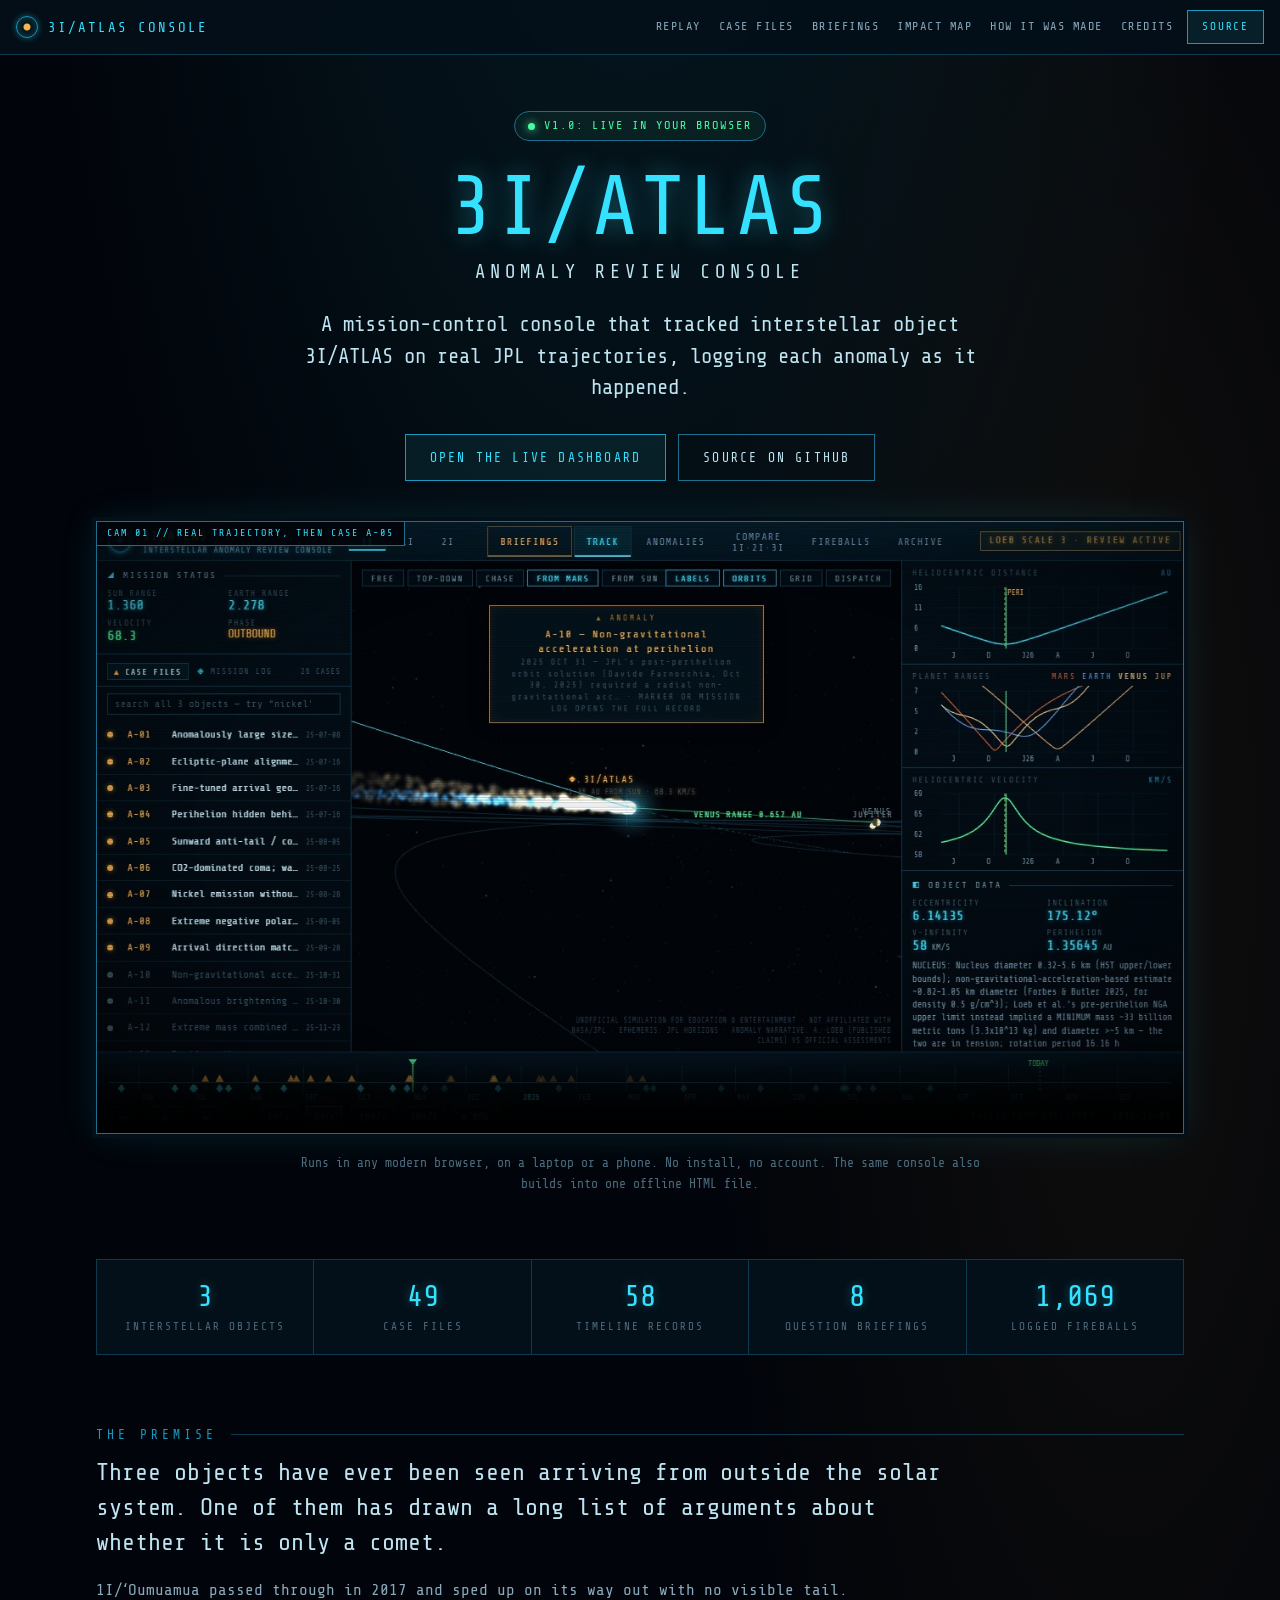
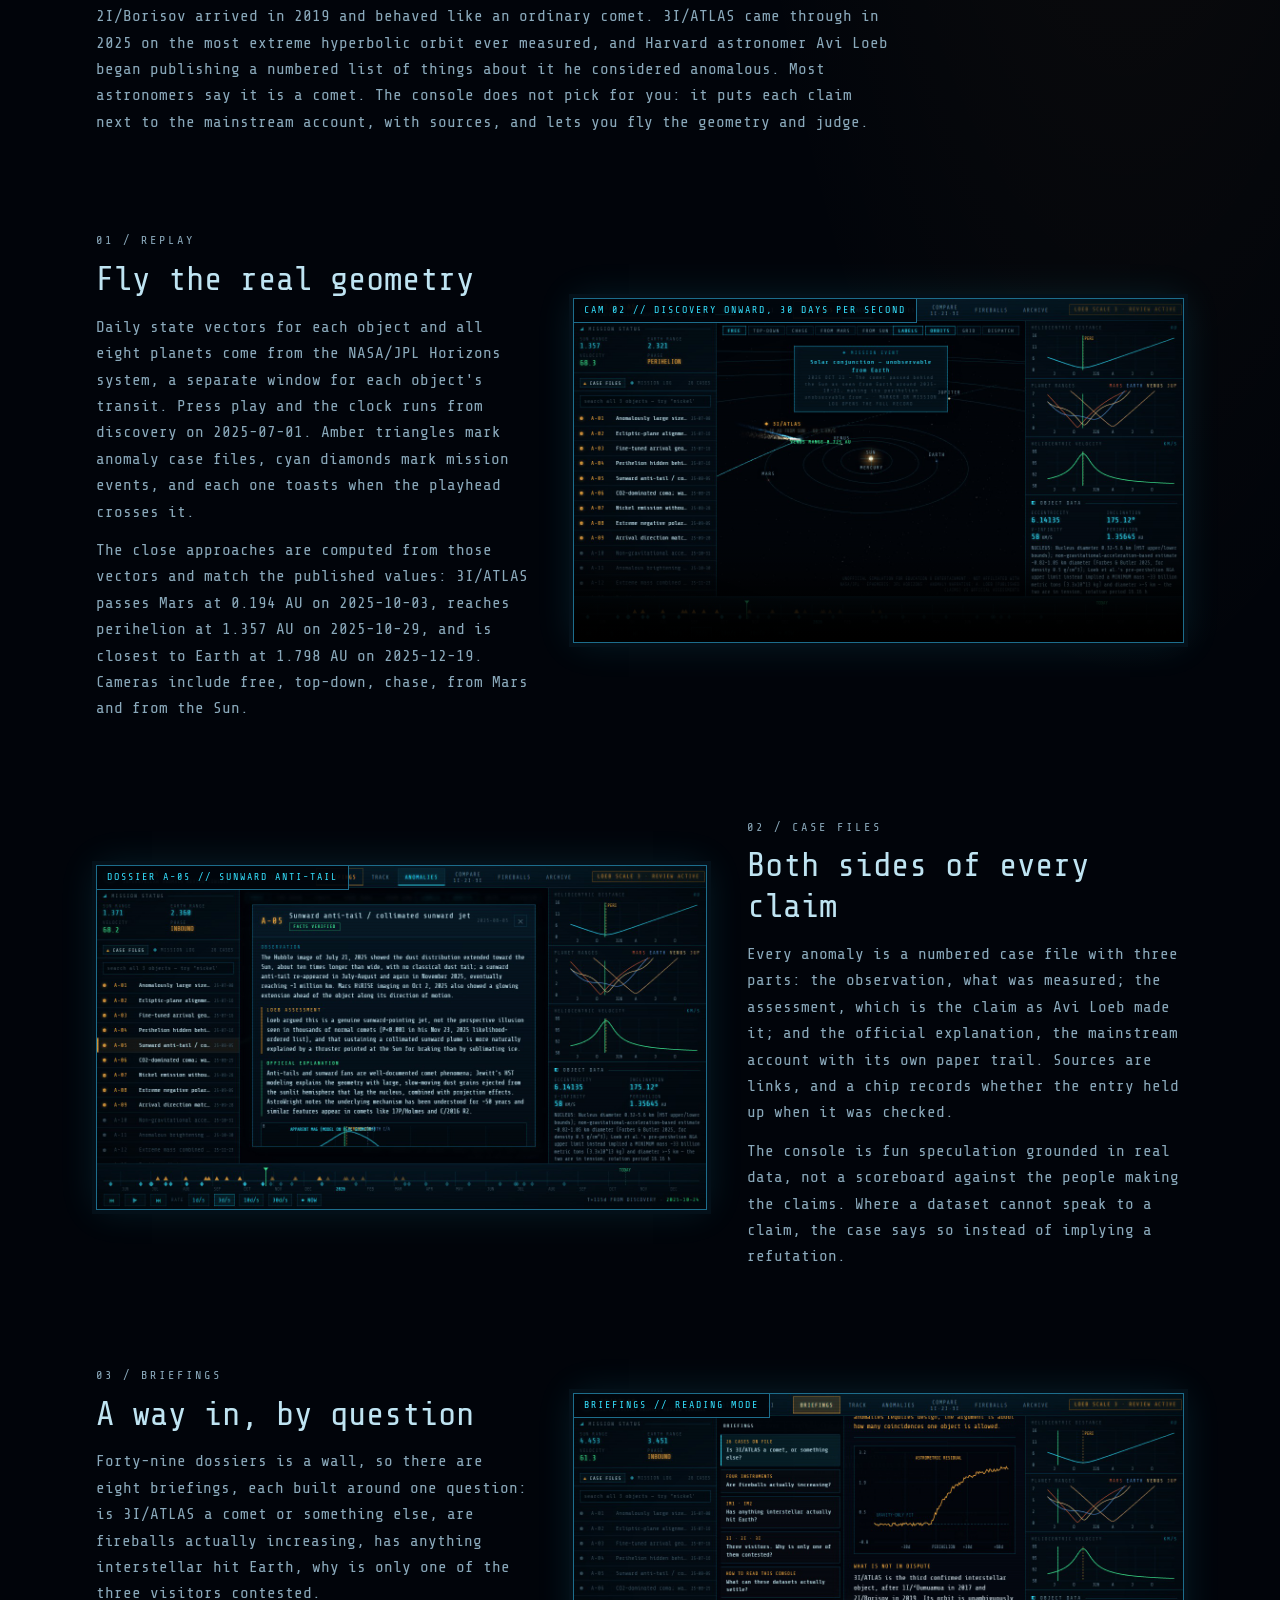
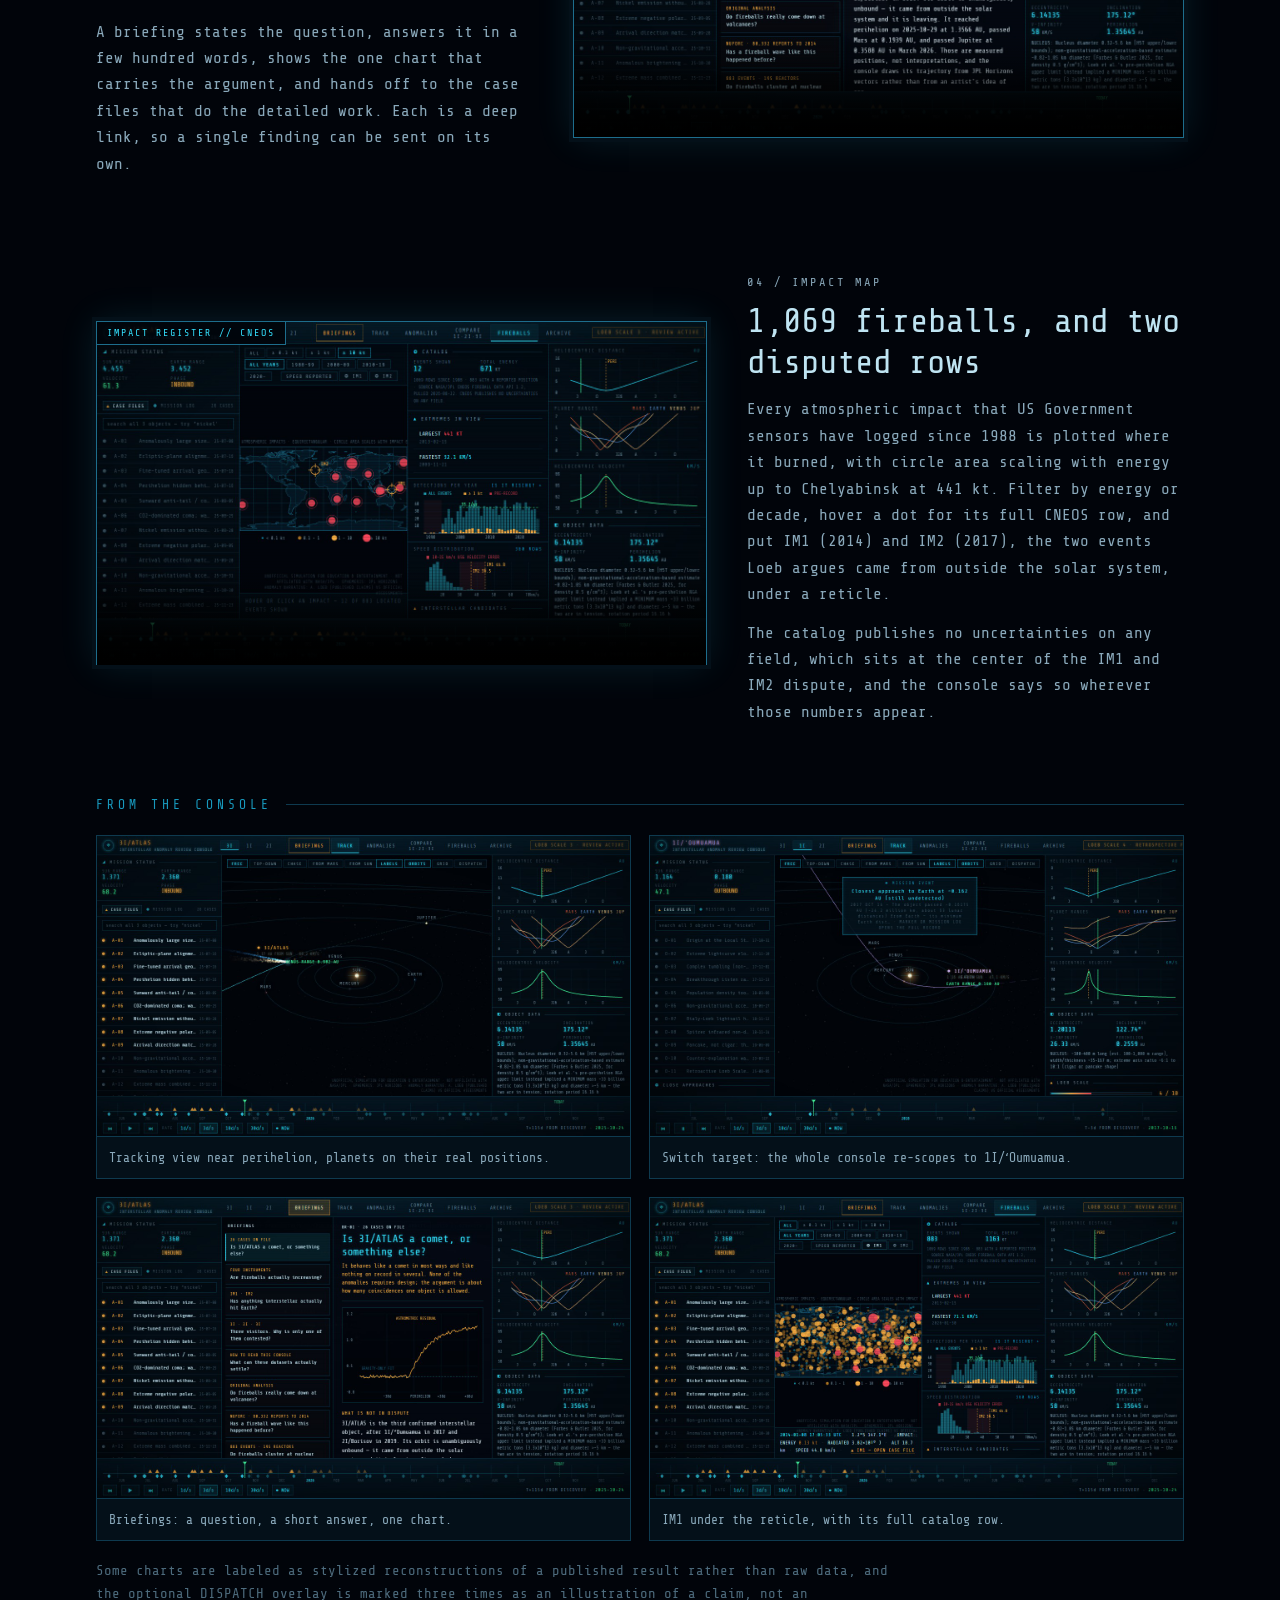
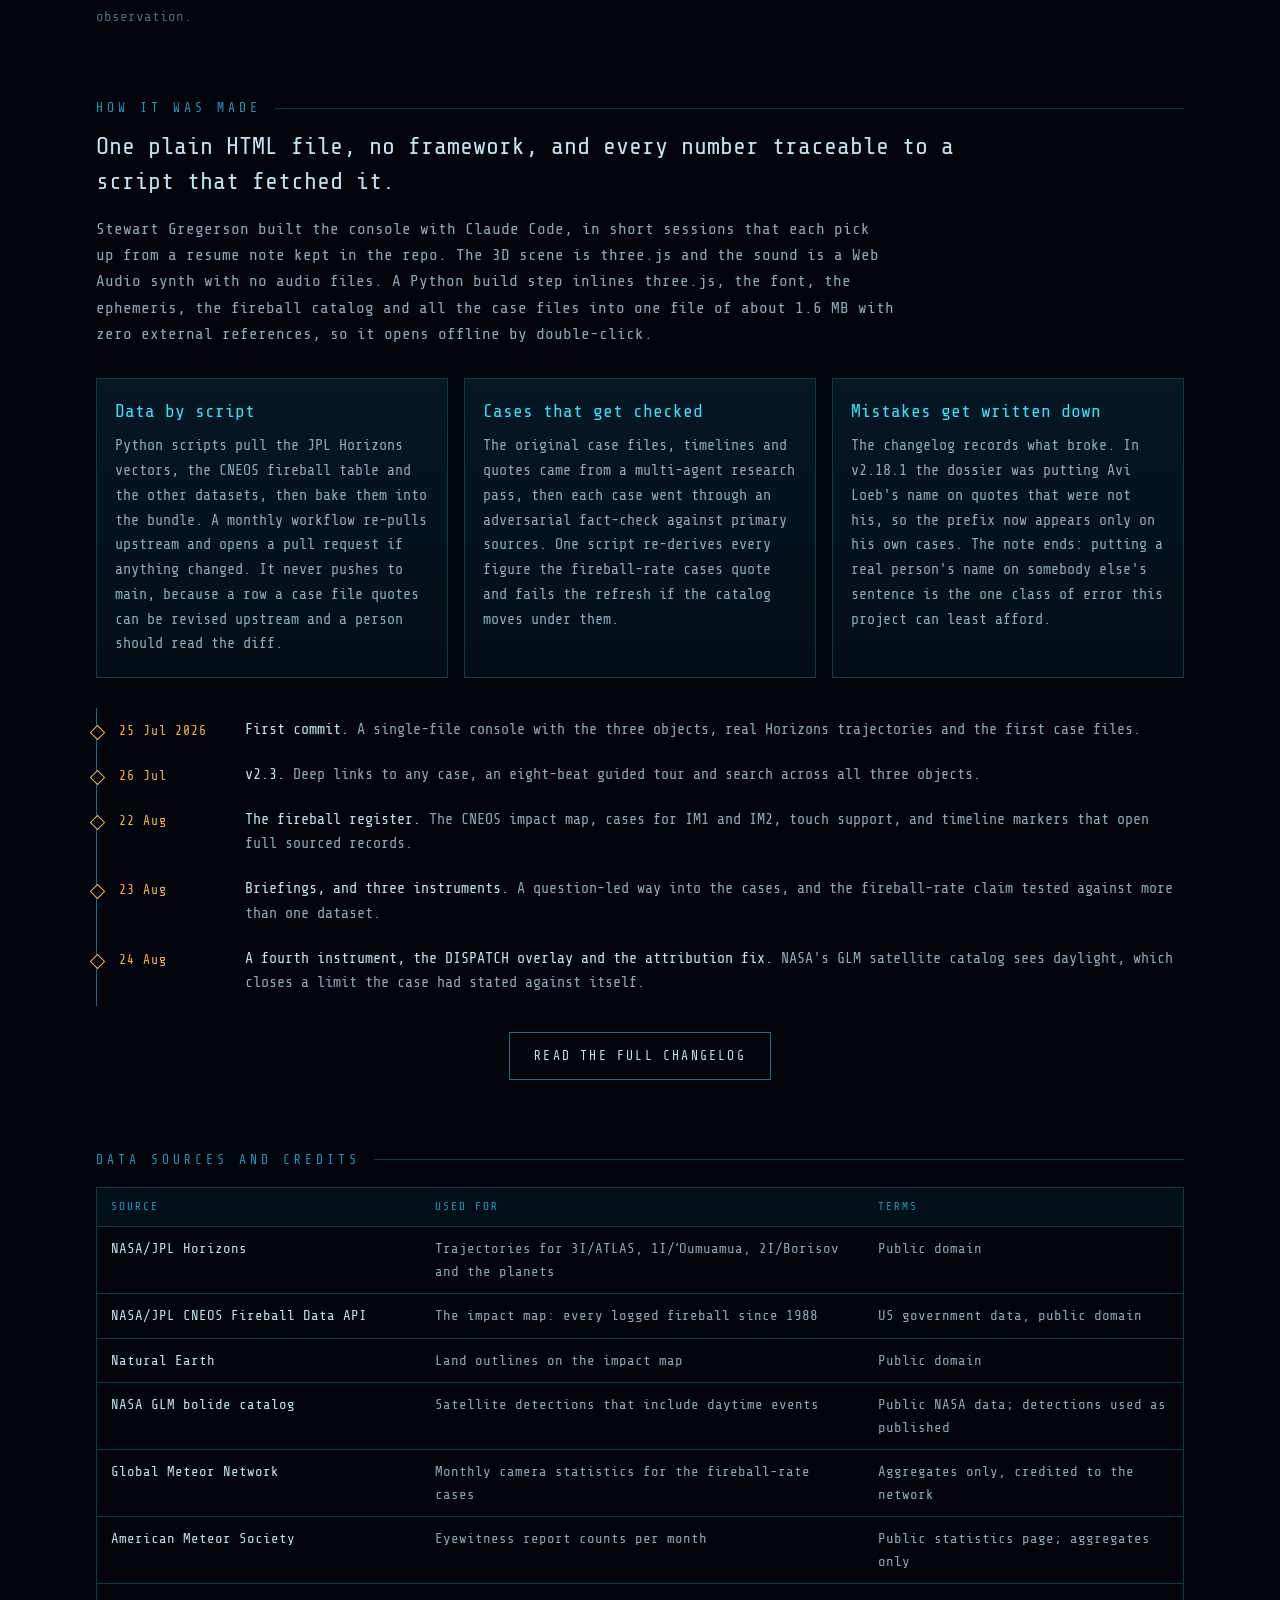
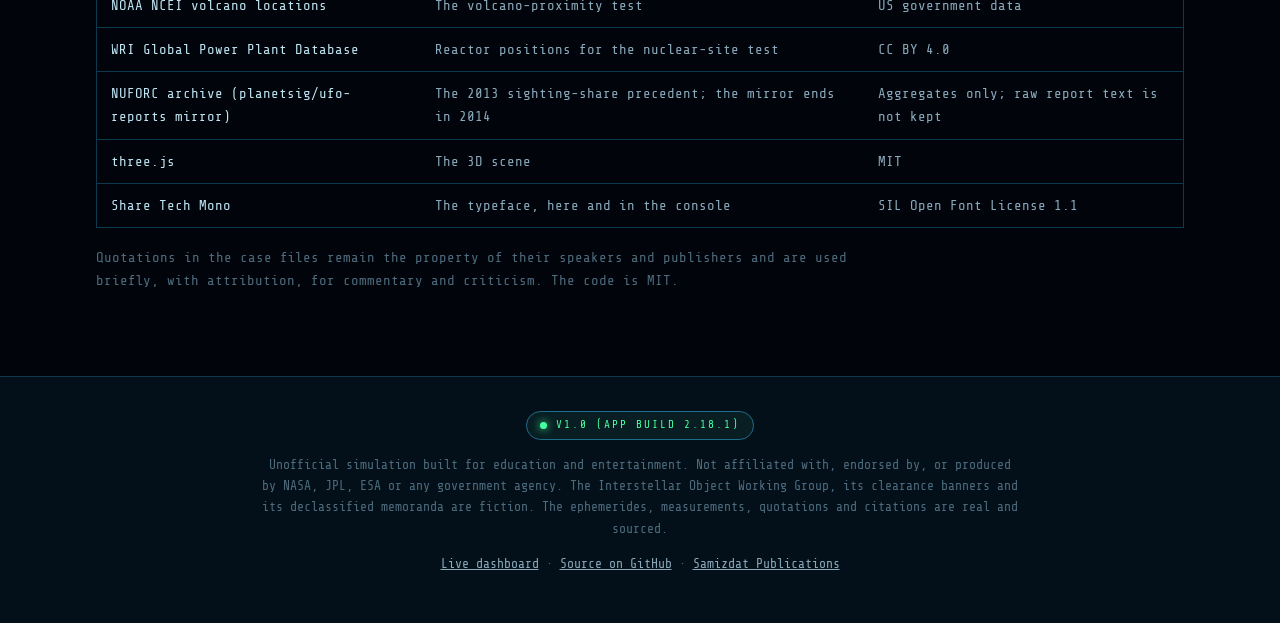
==== site/index.html @ 5b1800db "Add the landing page (site/), media, and showcase links A hand-written static page with a scripted h" ====
<!doctype html>
<html lang="en">
<head>
<meta charset="utf-8">
<meta name="viewport" content="width=device-width, initial-scale=1">
<title>3I/ATLAS Anomaly Console: both sides of every claim</title>
<meta name="description" content="A mission-control console that tracked interstellar object 3I/ATLAS on real JPL trajectories, logging each anomaly as it happened. Every claim sits beside the official explanation, with sources.">
<meta name="theme-color" content="#01040a">
<meta name="color-scheme" content="dark">
<meta property="og:title" content="3I/ATLAS Anomaly Console">
<meta property="og:description" content="A mission-control console that tracked interstellar object 3I/ATLAS on real JPL trajectories, logging each anomaly as it happened.">
<meta property="og:image" content="https://3i-atlas-landing.pages.dev/media/og.jpg">
<meta property="og:type" content="website">
<meta name="twitter:card" content="summary_large_image">
<meta name="twitter:image" content="https://3i-atlas-landing.pages.dev/media/og.jpg">
<link rel="icon" href="data:image/svg+xml,%3Csvg xmlns='http://www.w3.org/2000/svg' viewBox='0 0 64 64'%3E%3Crect width='64' height='64' fill='%23041019'/%3E%3Ccircle cx='32' cy='32' r='21' fill='none' stroke='%2334e1ff' stroke-width='3'/%3E%3Ccircle cx='32' cy='32' r='7' fill='%23ffb347'/%3E%3C/svg%3E">
<link rel="preload" href="fonts/sharetechmono.woff2" as="font" type="font/woff2" crossorigin>
<link rel="stylesheet" href="site.css">
</head>
<body>
<a class="skip" href="#replay">Skip to the tour</a>

<header class="bar">
  <a class="bar-mark" href="#top" aria-label="3I/ATLAS Anomaly Console, back to the top"><span class="sigil" aria-hidden="true"></span><b>3I/ATLAS CONSOLE</b></a>
  <nav class="bar-links" aria-label="Sections">
    <a href="#replay">Replay</a>
    <a href="#cases">Case files</a>
    <a href="#briefings">Briefings</a>
    <a href="#fireballs">Impact map</a>
    <a href="#making">How it was made</a>
    <a href="#credits">Credits</a>
  </nav>
  <a class="btn btn-small" href="https://github.com/Samizdat-Publications/3i-atlas-anomaly-console">Source</a>
</header>

<main>

<section class="hero wrap" id="top" aria-labelledby="hero-title">
  <p class="pill"><span class="pill-dot"></span>v1.0: live in your browser</p>
  <h1 id="hero-title">3I/ATLAS<small>ANOMALY REVIEW CONSOLE</small></h1>
  <p class="pitch">A mission-control console that tracked interstellar object 3I/ATLAS on real JPL trajectories, logging each anomaly as it happened.</p>
  <div class="cta">
    <a class="btn" href="https://3i-atlas-anomaly-console.pages.dev">Open the live dashboard</a>
    <a class="btn btn-ghost" href="https://github.com/Samizdat-Publications/3i-atlas-anomaly-console">Source on GitHub</a>
  </div>
  <figure class="monitor hero-monitor">
    <span class="screen-tag">CAM 01 // REAL TRAJECTORY, THEN CASE A-05</span>
    <video id="hero-video" muted loop playsinline autoplay preload="auto" poster="media/hero.jpg" aria-label="The console replays the real 3I/ATLAS trajectory through the Mars pass and perihelion, then opens case file A-05 with the claim and the official explanation side by side.">
      <source src="media/hero.mp4" type="video/mp4">
    </video>
  </figure>
  <p class="hero-note">Runs in any modern browser, on a laptop or a phone. No install, no account. The same console also builds into one offline HTML file.</p>
</section>

<section class="wrap stats-wrap" aria-label="What is in the console">
  <div class="stats">
    <div class="stat"><div class="n">3</div><div class="l">INTERSTELLAR OBJECTS</div></div>
    <div class="stat"><div class="n">49</div><div class="l">CASE FILES</div></div>
    <div class="stat"><div class="n">58</div><div class="l">TIMELINE RECORDS</div></div>
    <div class="stat"><div class="n">8</div><div class="l">QUESTION BRIEFINGS</div></div>
    <div class="stat"><div class="n">1,069</div><div class="l">LOGGED FIREBALLS</div></div>
  </div>
</section>

<section class="wrap premise" aria-labelledby="premise-title">
  <h2 id="premise-title"><span>THE PREMISE</span></h2>
  <p class="lead">Three objects have ever been seen arriving from outside the solar system. One of them has drawn a long list of arguments about whether it is only a comet.</p>
  <p class="body">1I/&#699;Oumuamua passed through in 2017 and sped up on its way out with no visible tail. 2I/Borisov arrived in 2019 and behaved like an ordinary comet. 3I/ATLAS came through in 2025 on the most extreme hyperbolic orbit ever measured, and Harvard astronomer Avi Loeb began publishing a numbered list of things about it he considered anomalous. Most astronomers say it is a comet. The console does not pick for you: it puts each claim next to the mainstream account, with sources, and lets you fly the geometry and judge.</p>
</section>

<section class="wrap feature" id="replay" aria-labelledby="replay-title">
  <div class="feature-text">
    <p class="layer">01 / REPLAY</p>
    <h2 id="replay-title">Fly the real geometry</h2>
    <p>Daily state vectors for each object and all eight planets come from the NASA/JPL Horizons system, a separate window for each object's transit. Press play and the clock runs from discovery on 2025-07-01. Amber triangles mark anomaly case files, cyan diamonds mark mission events, and each one toasts when the playhead crosses it.</p>
    <p>The close approaches are computed from those vectors and match the published values: 3I/ATLAS passes Mars at 0.194 AU on 2025-10-03, reaches perihelion at 1.357 AU on 2025-10-29, and is closest to Earth at 1.798 AU on 2025-12-19. Cameras include free, top-down, chase, from Mars and from the Sun.</p>
  </div>
  <figure class="monitor">
    <span class="screen-tag">CAM 02 // DISCOVERY ONWARD, 30 DAYS PER SECOND</span>
    <video data-inview muted loop playsinline preload="none" poster="media/replay.jpg" aria-label="The replay clock runs from discovery while the object crosses the inner solar system and anomaly and mission events toast as they are reached.">
      <source src="media/replay.mp4" type="video/mp4">
    </video>
  </figure>
</section>

<section class="wrap feature flip" id="cases" aria-labelledby="cases-title">
  <div class="feature-text">
    <p class="layer">02 / CASE FILES</p>
    <h2 id="cases-title">Both sides of every claim</h2>
    <p>Every anomaly is a numbered case file with three parts: the observation, what was measured; the assessment, which is the claim as Avi Loeb made it; and the official explanation, the mainstream account with its own paper trail. Sources are links, and a chip records whether the entry held up when it was checked.</p>
    <p>The console is fun speculation grounded in real data, not a scoreboard against the people making the claims. Where a dataset cannot speak to a claim, the case says so instead of implying a refutation.</p>
  </div>
  <figure class="monitor">
    <span class="screen-tag">DOSSIER A-05 // SUNWARD ANTI-TAIL</span>
    <img src="media/shot-case.jpg" alt="Case file A-05, a sunward anti-tail, with the observation, the Loeb assessment and the official explanation stacked in one dossier." loading="lazy" width="1280" height="720">
  </figure>
</section>

<section class="wrap feature" id="briefings" aria-labelledby="briefings-title">
  <div class="feature-text">
    <p class="layer">03 / BRIEFINGS</p>
    <h2 id="briefings-title">A way in, by question</h2>
    <p>Forty-nine dossiers is a wall, so there are eight briefings, each built around one question: is 3I/ATLAS a comet or something else, are fireballs actually increasing, has anything interstellar hit Earth, why is only one of the three visitors contested.</p>
    <p>A briefing states the question, answers it in a few hundred words, shows the one chart that carries the argument, and hands off to the case files that do the detailed work. Each is a deep link, so a single finding can be sent on its own.</p>
  </div>
  <figure class="monitor">
    <span class="screen-tag">BRIEFINGS // READING MODE</span>
    <video data-inview muted loop playsinline preload="none" poster="media/briefings.jpg" aria-label="The briefings page scrolls through the comet question and then opens the fireball-rate question with its chart.">
      <source src="media/briefings.mp4" type="video/mp4">
    </video>
  </figure>
</section>

<section class="wrap feature flip" id="fireballs" aria-labelledby="fireballs-title">
  <div class="feature-text">
    <p class="layer">04 / IMPACT MAP</p>
    <h2 id="fireballs-title">1,069 fireballs, and two disputed rows</h2>
    <p>Every atmospheric impact that US Government sensors have logged since 1988 is plotted where it burned, with circle area scaling with energy up to Chelyabinsk at 441 kt. Filter by energy or decade, hover a dot for its full CNEOS row, and put IM1 (2014) and IM2 (2017), the two events Loeb argues came from outside the solar system, under a reticle.</p>
    <p>The catalog publishes no uncertainties on any field, which sits at the center of the IM1 and IM2 dispute, and the console says so wherever those numbers appear.</p>
  </div>
  <figure class="monitor">
    <span class="screen-tag">IMPACT REGISTER // CNEOS</span>
    <video data-inview muted loop playsinline preload="none" poster="media/fireballs.jpg" aria-label="Energy filters narrow the impact map to the brightest fireballs, then the IM1 and IM2 reticles lock onto the two disputed events.">
      <source src="media/fireballs.mp4" type="video/mp4">
    </video>
  </figure>
</section>

<section class="wrap gallery" aria-labelledby="gallery-title">
  <h2 id="gallery-title"><span>FROM THE CONSOLE</span></h2>
  <div class="shots">
    <figure><img src="media/shot-track.jpg" alt="The tracking view near perihelion: the object's tail, the planets on their real positions and the timeline of markers underneath." loading="lazy" width="1280" height="720"><figcaption>Tracking view near perihelion, planets on their real positions.</figcaption></figure>
    <figure><img src="media/shot-1i.jpg" alt="The console re-scoped to 1I/Oumuamua, with its own case files, close approaches and telemetry." loading="lazy" width="1280" height="720"><figcaption>Switch target: the whole console re-scopes to 1I/&#699;Oumuamua.</figcaption></figure>
    <figure><img src="media/shot-briefings.jpg" alt="The briefings page with eight question cards on the left and the comet question open with its chart." loading="lazy" width="1280" height="720"><figcaption>Briefings: a question, a short answer, one chart.</figcaption></figure>
    <figure><img src="media/shot-fireballs.jpg" alt="The impact map with the IM1 event selected and its catalog row shown below." loading="lazy" width="1280" height="720"><figcaption>IM1 under the reticle, with its full catalog row.</figcaption></figure>
  </div>
  <p class="note">Some charts are labeled as stylized reconstructions of a published result rather than raw data, and the optional DISPATCH overlay is marked three times as an illustration of a claim, not an observation.</p>
</section>

<section class="wrap making" id="making" aria-labelledby="making-title">
  <h2 id="making-title"><span>HOW IT WAS MADE</span></h2>
  <p class="lead">One plain HTML file, no framework, and every number traceable to a script that fetched it.</p>
  <p class="body">Stewart Gregerson built the console with Claude Code, in short sessions that each pick up from a resume note kept in the repo. The 3D scene is three.js and the sound is a Web Audio synth with no audio files. A Python build step inlines three.js, the font, the ephemeris, the fireball catalog and all the case files into one file of about 1.6 MB with zero external references, so it opens offline by double-click.</p>

  <div class="pillars">
    <article>
      <h3>Data by script</h3>
      <p>Python scripts pull the JPL Horizons vectors, the CNEOS fireball table and the other datasets, then bake them into the bundle. A monthly workflow re-pulls upstream and opens a pull request if anything changed. It never pushes to main, because a row a case file quotes can be revised upstream and a person should read the diff.</p>
    </article>
    <article>
      <h3>Cases that get checked</h3>
      <p>The original case files, timelines and quotes came from a multi-agent research pass, then each case went through an adversarial fact-check against primary sources. One script re-derives every figure the fireball-rate cases quote and fails the refresh if the catalog moves under them.</p>
    </article>
    <article>
      <h3>Mistakes get written down</h3>
      <p>The changelog records what broke. In v2.18.1 the dossier was putting Avi Loeb's name on quotes that were not his, so the prefix now appears only on his own cases. The note ends: putting a real person's name on somebody else's sentence is the one class of error this project can least afford.</p>
    </article>
  </div>

  <ol class="timeline">
    <li><time>25 Jul 2026</time><div><b>First commit.</b> A single-file console with the three objects, real Horizons trajectories and the first case files.</div></li>
    <li><time>26 Jul</time><div><b>v2.3.</b> Deep links to any case, an eight-beat guided tour and search across all three objects.</div></li>
    <li><time>22 Aug</time><div><b>The fireball register.</b> The CNEOS impact map, cases for IM1 and IM2, touch support, and timeline markers that open full sourced records.</div></li>
    <li><time>23 Aug</time><div><b>Briefings, and three instruments.</b> A question-led way into the cases, and the fireball-rate claim tested against more than one dataset.</div></li>
    <li><time>24 Aug</time><div><b>A fourth instrument, the DISPATCH overlay and the attribution fix.</b> NASA's GLM satellite catalog sees daylight, which closes a limit the case had stated against itself.</div></li>
  </ol>
  <p class="center"><a class="btn btn-ghost" href="https://github.com/Samizdat-Publications/3i-atlas-anomaly-console/blob/main/_CHANGELOG.md">Read the full changelog</a></p>
</section>

<section class="wrap credits" id="credits" aria-labelledby="credits-title">
  <h2 id="credits-title"><span>DATA SOURCES AND CREDITS</span></h2>
  <div class="table-wrap">
    <table>
      <thead><tr><th scope="col">Source</th><th scope="col">Used for</th><th scope="col">Terms</th></tr></thead>
      <tbody>
        <tr><th scope="row">NASA/JPL Horizons</th><td>Trajectories for 3I/ATLAS, 1I/&#699;Oumuamua, 2I/Borisov and the planets</td><td>Public domain</td></tr>
        <tr><th scope="row">NASA/JPL CNEOS Fireball Data API</th><td>The impact map: every logged fireball since 1988</td><td>US government data, public domain</td></tr>
        <tr><th scope="row">Natural Earth</th><td>Land outlines on the impact map</td><td>Public domain</td></tr>
        <tr><th scope="row">NASA GLM bolide catalog</th><td>Satellite detections that include daytime events</td><td>Public NASA data; detections used as published</td></tr>
        <tr><th scope="row">Global Meteor Network</th><td>Monthly camera statistics for the fireball-rate cases</td><td>Aggregates only, credited to the network</td></tr>
        <tr><th scope="row">American Meteor Society</th><td>Eyewitness report counts per month</td><td>Public statistics page; aggregates only</td></tr>
        <tr><th scope="row">NOAA NCEI volcano locations</th><td>The volcano-proximity test</td><td>US government data</td></tr>
        <tr><th scope="row">WRI Global Power Plant Database</th><td>Reactor positions for the nuclear-site test</td><td>CC BY 4.0</td></tr>
        <tr><th scope="row">NUFORC archive (planetsig/ufo-reports mirror)</th><td>The 2013 sighting-share precedent; the mirror ends in 2014</td><td>Aggregates only; raw report text is not kept</td></tr>
        <tr><th scope="row">three.js</th><td>The 3D scene</td><td>MIT</td></tr>
        <tr><th scope="row">Share Tech Mono</th><td>The typeface, here and in the console</td><td>SIL Open Font License 1.1</td></tr>
      </tbody>
    </table>
  </div>
  <p class="note">Quotations in the case files remain the property of their speakers and publishers and are used briefly, with attribution, for commentary and criticism. The code is MIT.</p>
</section>

</main>

<footer class="foot">
  <div class="wrap">
    <p class="pill"><span class="pill-dot"></span>v1.0 (app build 2.18.1)</p>
    <p>Unofficial simulation built for education and entertainment. Not affiliated with, endorsed by, or produced by NASA, JPL, ESA or any government agency. The Interstellar Object Working Group, its clearance banners and its declassified memoranda are fiction. The ephemerides, measurements, quotations and citations are real and sourced.</p>
    <p><a href="https://3i-atlas-anomaly-console.pages.dev">Live dashboard</a> &middot; <a href="https://github.com/Samizdat-Publications/3i-atlas-anomaly-console">Source on GitHub</a> &middot; <a href="https://github.com/Samizdat-Publications">Samizdat Publications</a></p>
  </div>
</footer>

<script src="site.js" defer></script>
</body>
</html>
---- site/site.css ----
/* 3I/ATLAS Anomaly Console landing page. Palette and type follow the console itself:
   deep navy, phosphor cyan, signal amber, Share Tech Mono. */
@font-face {
  font-family: 'ShareTechMono';
  src: url('fonts/sharetechmono.woff2') format('woff2');
  font-weight: 400;
  font-style: normal;
  font-display: swap;
}
:root {
  --bg0: #01040a;
  --bg1: #041019;
  --bg2: #072030;
  --line: #0e3a4f;
  --line-hi: #1d6d8c;
  --cyan: #34e1ff;
  --cyan-dim: #1899bd;
  --green: #46ffa1;
  --amber: #ffb347;
  --txt: #bfe4f2;
  --txt-dim: #8aa9bb;
  --txt-faint: #4d6b7d;
  --mono: 'ShareTechMono', Consolas, 'Courier New', monospace;
  --gutter: 16px;
}
* { margin: 0; padding: 0; box-sizing: border-box; }
html { scroll-behavior: smooth; scroll-padding-top: 64px; }
body {
  background-color: var(--bg0);
  background-image:
    radial-gradient(ellipse 80% 40% at 50% -8%, rgba(52, 225, 255, 0.11), transparent 62%),
    radial-gradient(ellipse 55% 35% at 88% 12%, rgba(255, 179, 71, 0.06), transparent 60%);
  background-repeat: no-repeat;
  color: var(--txt);
  font-family: var(--mono);
  font-size: 16px;
  line-height: 1.65;
  -webkit-font-smoothing: antialiased;
  overflow-x: hidden;
}
a { color: var(--cyan); }
img, video { display: block; max-width: 100%; }
.wrap { max-width: 1120px; margin: 0 auto; padding: 0 var(--gutter); }
.skip { position: absolute; left: -999px; top: 0; background: var(--bg1); color: var(--cyan); padding: 8px 12px; z-index: 50; }
.skip:focus { left: 8px; top: 8px; }

/* top bar */
.bar {
  position: sticky; top: 0; z-index: 30;
  display: flex; align-items: center; gap: 14px;
  padding: 10px var(--gutter);
  background: rgba(4, 16, 25, 0.93);
  border-bottom: 1px solid var(--line);
  backdrop-filter: blur(6px);
}
.bar-mark { display: flex; align-items: center; gap: 10px; text-decoration: none; margin-right: auto; }
.bar-mark b { font-weight: normal; color: var(--cyan); letter-spacing: 2px; font-size: 14px; white-space: nowrap; }
.sigil {
  width: 22px; height: 22px; border-radius: 50%; flex: 0 0 auto;
  border: 1px solid var(--cyan-dim);
  box-shadow: inset 0 0 8px rgba(52, 225, 255, 0.25), 0 0 6px rgba(52, 225, 255, 0.4);
  background: radial-gradient(circle, var(--amber) 0 3px, transparent 4px);
}
.bar-links { display: flex; gap: 18px; }
.bar-links a { color: var(--txt-dim); text-decoration: none; font-size: 12px; letter-spacing: 1.5px; text-transform: uppercase; }
.bar-links a:hover, .bar-links a:focus-visible { color: var(--cyan); }

/* buttons and pills */
.btn {
  display: inline-block; padding: 12px 24px; font-family: var(--mono); font-size: 13px; letter-spacing: 2.2px;
  text-decoration: none; text-transform: uppercase;
  border: 1px solid var(--cyan-dim); color: var(--cyan); background: rgba(52, 225, 255, 0.08);
  transition: background 0.18s, box-shadow 0.18s;
}
.btn:hover, .btn:focus-visible { background: rgba(52, 225, 255, 0.18); box-shadow: 0 0 20px rgba(52, 225, 255, 0.22); }
.btn-ghost { border-color: var(--line-hi); color: var(--txt); background: none; }
.btn-ghost:hover, .btn-ghost:focus-visible { border-color: var(--cyan-dim); background: rgba(52, 225, 255, 0.07); box-shadow: none; }
.btn-small { padding: 7px 14px; font-size: 11px; letter-spacing: 1.8px; }
.pill {
  display: inline-flex; align-items: center; gap: 9px;
  padding: 4px 13px; font-size: 12px; letter-spacing: 2px; text-transform: uppercase;
  border: 1px solid var(--line-hi); color: var(--green); background: rgba(70, 255, 161, 0.06); border-radius: 99px;
}
.pill-dot { width: 7px; height: 7px; border-radius: 50%; background: var(--green); box-shadow: 0 0 8px var(--green); }

/* hero */
.hero { padding-top: 56px; padding-bottom: 28px; text-align: center; }
h1 {
  margin-top: 22px; font-weight: normal; letter-spacing: 3px; line-height: 1.05;
  font-size: clamp(40px, 8vw, 84px); color: var(--cyan); text-shadow: 0 0 24px rgba(52, 225, 255, 0.4);
}
h1 small { display: block; margin-top: 12px; font-size: clamp(12px, 2vw, 19px); letter-spacing: 5px; color: var(--txt); text-shadow: none; }
.pitch { max-width: 700px; margin: 26px auto 0; font-size: clamp(17px, 2.3vw, 21px); color: var(--txt); line-height: 1.5; }
.cta { display: flex; gap: 12px; justify-content: center; flex-wrap: wrap; margin-top: 30px; }
.hero-monitor { margin: 40px auto 0; text-align: left; }
.hero-note { max-width: 680px; margin: 18px auto 0; font-size: 13px; color: var(--txt-faint); }

/* monitor frame for clips and stills */
.monitor {
  position: relative; border: 1px solid var(--line-hi); background: #000;
  box-shadow: 0 0 0 4px var(--bg1), 0 0 36px rgba(52, 225, 255, 0.12);
}
.monitor video, .monitor img { width: 100%; height: auto; aspect-ratio: 16 / 9; background: #000; }
.monitor::after {
  content: ''; position: absolute; inset: 0; pointer-events: none;
  background: repeating-linear-gradient(to bottom, rgba(0, 0, 0, 0) 0 2px, rgba(0, 0, 0, 0.07) 2px 3px);
}
.screen-tag {
  position: absolute; left: 0; top: 0; z-index: 2; padding: 3px 10px;
  font-size: 10px; letter-spacing: 2px; color: var(--cyan); background: rgba(1, 4, 10, 0.88);
  border-right: 1px solid var(--line-hi); border-bottom: 1px solid var(--line-hi);
}

/* stats */
.stats-wrap { margin-top: 36px; }
.stats {
  display: grid; grid-template-columns: repeat(auto-fit, minmax(150px, 1fr)); gap: 1px;
  background: var(--line); border: 1px solid var(--line);
}
.stat { background: var(--bg1); padding: 18px 12px; text-align: center; }
.stat .n { font-size: 30px; color: var(--cyan); text-shadow: 0 0 10px rgba(52, 225, 255, 0.35); line-height: 1.2; }
.stat .l { margin-top: 4px; font-size: 11px; letter-spacing: 2px; color: var(--txt-faint); }

/* headings and text */
h2 {
  font-weight: normal; font-size: clamp(24px, 3.4vw, 34px); line-height: 1.2; color: var(--txt);
  margin-bottom: 14px;
}
h2 > span { font-size: 13px; letter-spacing: 4px; color: var(--cyan-dim); }
.premise h2, .gallery h2, .making h2, .credits h2 { display: flex; align-items: center; gap: 14px; }
.premise h2::after, .gallery h2::after, .making h2::after, .credits h2::after { content: ''; flex: 1; height: 1px; background: var(--line); }
.premise, .gallery, .making, .credits { padding-top: 72px; }
.lead { font-size: clamp(19px, 2.6vw, 24px); color: var(--txt); line-height: 1.45; margin-bottom: 16px; max-width: 860px; }
.body { color: var(--txt-dim); max-width: 800px; }
.note { margin-top: 18px; max-width: 800px; font-size: 14px; color: var(--txt-faint); }
.center { text-align: center; margin-top: 26px; }

/* feature rows */
.feature {
  display: grid; grid-template-columns: minmax(0, 5fr) minmax(0, 7fr); gap: 40px; align-items: center;
  padding-top: 84px;
}
.feature.flip { grid-template-columns: minmax(0, 7fr) minmax(0, 5fr); }
.feature.flip .feature-text { order: 2; }
.layer { font-size: 12px; letter-spacing: 3px; color: var(--amber); margin-bottom: 8px; }
.feature-text p { color: var(--txt-dim); margin-top: 12px; }

/* gallery */
.shots { display: grid; grid-template-columns: repeat(2, minmax(0, 1fr)); gap: 18px; margin-top: 22px; }
.shots figure { border: 1px solid var(--line); background: var(--bg1); }
.shots img { width: 100%; height: auto; aspect-ratio: 16 / 9; }
.shots figcaption { padding: 10px 12px; font-size: 13px; color: var(--txt-dim); border-top: 1px solid var(--line); }

/* making of */
.pillars { display: grid; grid-template-columns: repeat(auto-fit, minmax(250px, 1fr)); gap: 16px; margin: 30px 0; }
.pillars article { border: 1px solid var(--line); background: linear-gradient(180deg, #051724, #030d16); padding: 18px 18px 20px; }
.pillars h3 { font-weight: normal; font-size: 18px; color: var(--cyan); margin-bottom: 8px; }
.pillars p { font-size: 15px; color: var(--txt-dim); }
.timeline { list-style: none; margin: 8px 0 0; border-left: 1px solid var(--line-hi); padding-left: 22px; }
.timeline li { position: relative; display: grid; grid-template-columns: 110px minmax(0, 1fr); gap: 16px; padding: 10px 0; }
.timeline li::before {
  content: ''; position: absolute; left: -27px; top: 19px; width: 9px; height: 9px;
  background: var(--bg0); border: 1px solid var(--amber); transform: rotate(45deg);
}
.timeline time { color: var(--amber); font-size: 13px; letter-spacing: 1px; padding-top: 2px; }
.timeline b { font-weight: normal; color: var(--txt); }
.timeline div { color: var(--txt-dim); font-size: 15px; }

/* credits table */
.table-wrap { overflow-x: auto; border: 1px solid var(--line); margin-top: 20px; }
table { width: 100%; border-collapse: collapse; font-size: 14px; min-width: 560px; }
th, td { text-align: left; padding: 10px 14px; border-bottom: 1px solid var(--line); vertical-align: top; }
thead th { font-weight: normal; font-size: 11px; letter-spacing: 2px; color: var(--cyan-dim); background: var(--bg1); text-transform: uppercase; }
tbody th { font-weight: normal; color: var(--txt); }
td { color: var(--txt-dim); }
tbody tr:last-child th, tbody tr:last-child td { border-bottom: 0; }

/* footer */
.foot { margin-top: 84px; padding: 34px 0 48px; border-top: 1px solid var(--line); background: var(--bg1); text-align: center; }
.foot .wrap > * + * { margin-top: 14px; }
.foot p { font-size: 13px; color: var(--txt-faint); max-width: 760px; margin-left: auto; margin-right: auto; }
.foot a { color: var(--txt-dim); }
.foot .pill { color: var(--green); font-size: 11px; }

:focus-visible { outline: 2px solid var(--amber); outline-offset: 3px; }

@media (max-width: 860px) {
  .bar-links { display: none; }
  .feature, .feature.flip { grid-template-columns: minmax(0, 1fr); gap: 24px; padding-top: 60px; }
  .feature.flip .feature-text { order: 0; }
  .shots { grid-template-columns: minmax(0, 1fr); }
  .premise, .gallery, .making, .credits { padding-top: 56px; }
}
@media (max-width: 780px) {
  .stats { grid-template-columns: repeat(2, minmax(0, 1fr)); }
  .stat:last-child { grid-column: 1 / -1; }
}
@media (max-width: 560px) {
  body { font-size: 15px; }
  .hero { padding-top: 36px; }
  .btn { padding: 11px 18px; }
  .timeline li { grid-template-columns: minmax(0, 1fr); gap: 2px; }
  .screen-tag { font-size: 9px; letter-spacing: 1px; }
}
@media (prefers-reduced-motion: reduce) {
  html { scroll-behavior: auto; }
  .btn { transition: none; }
}
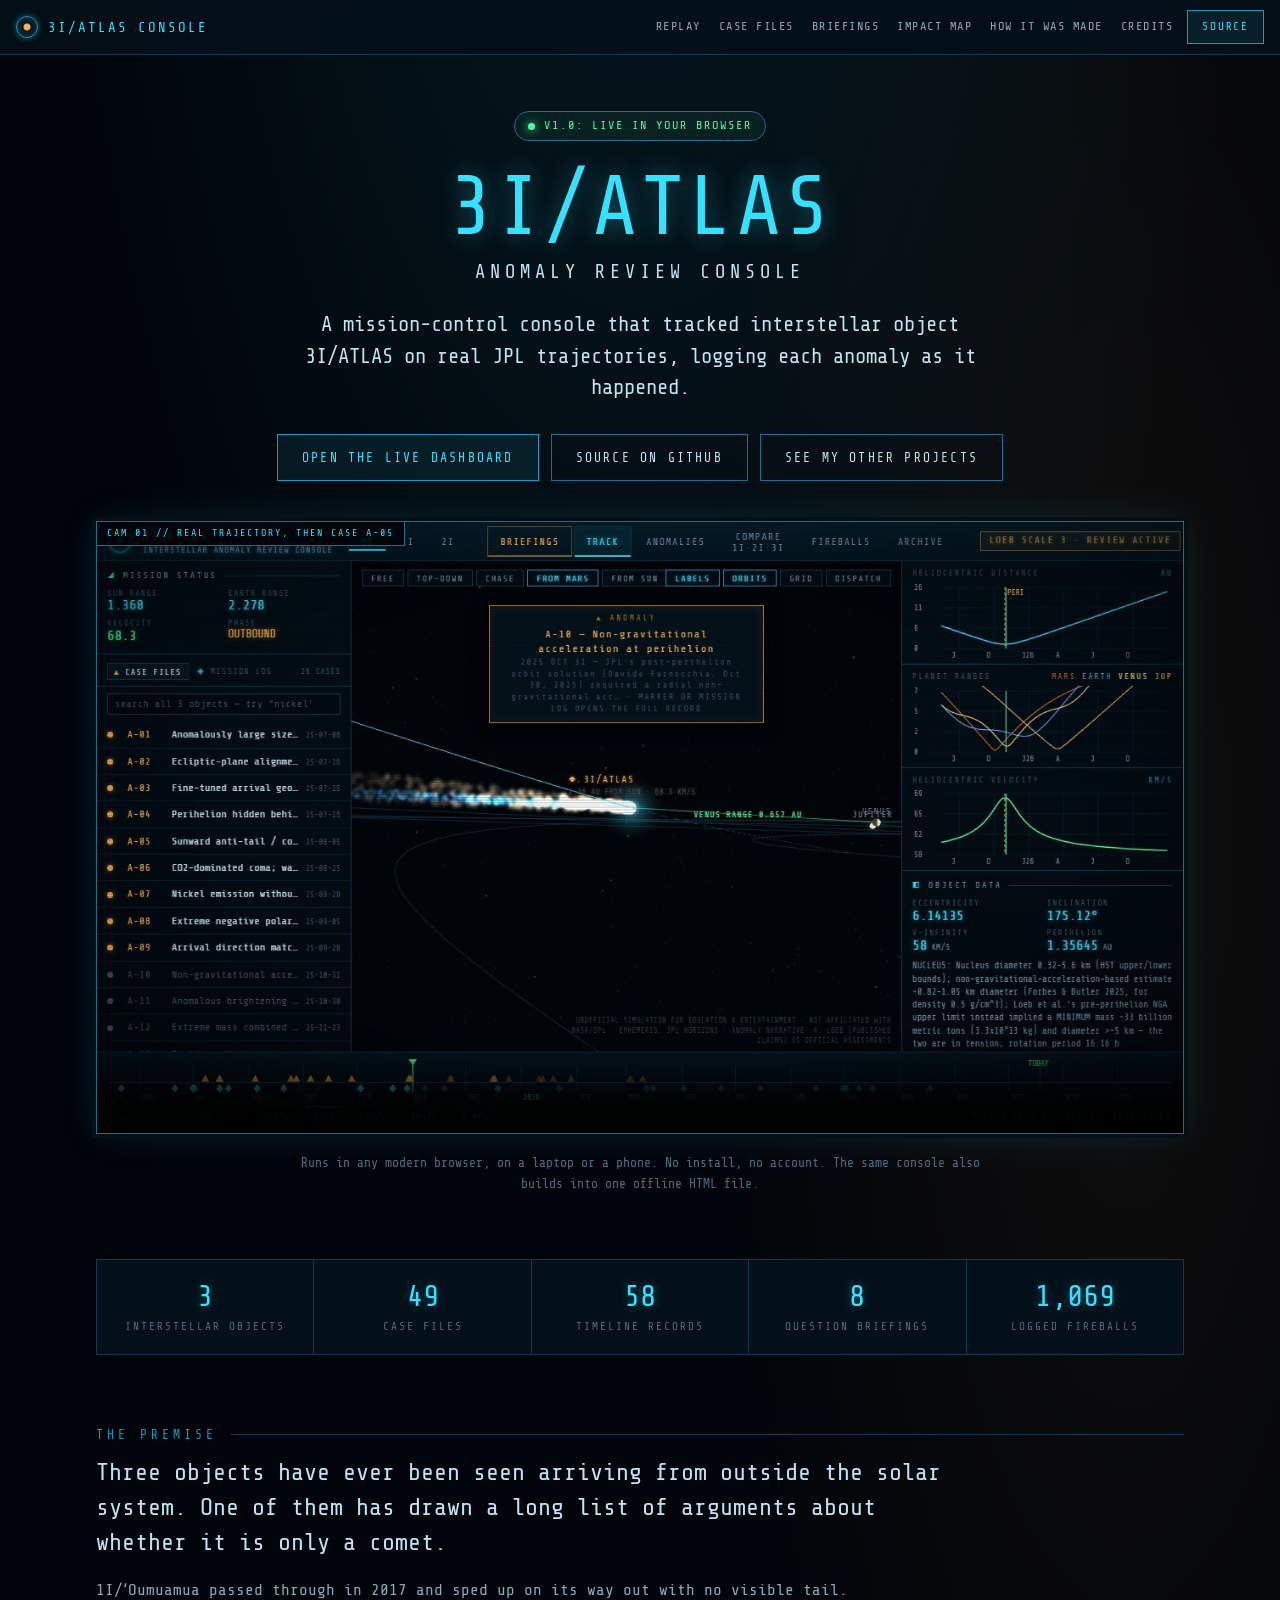
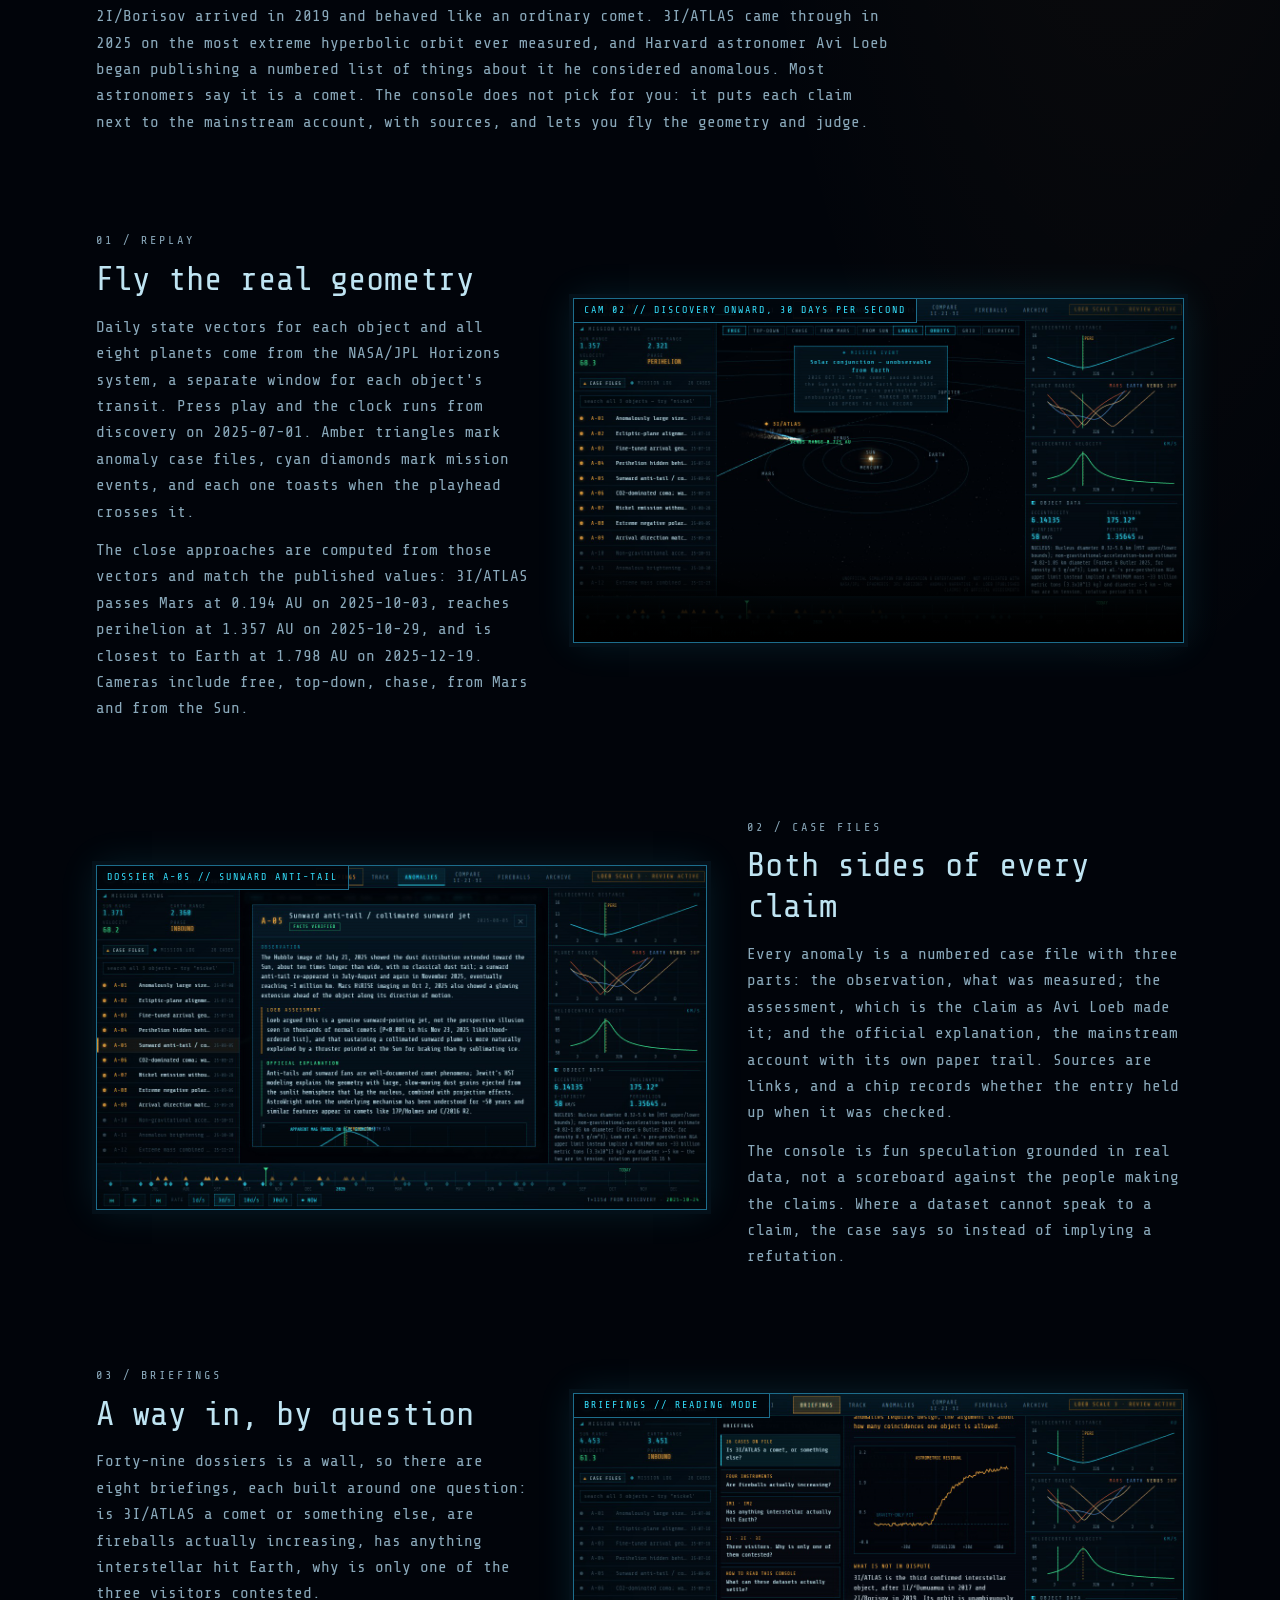
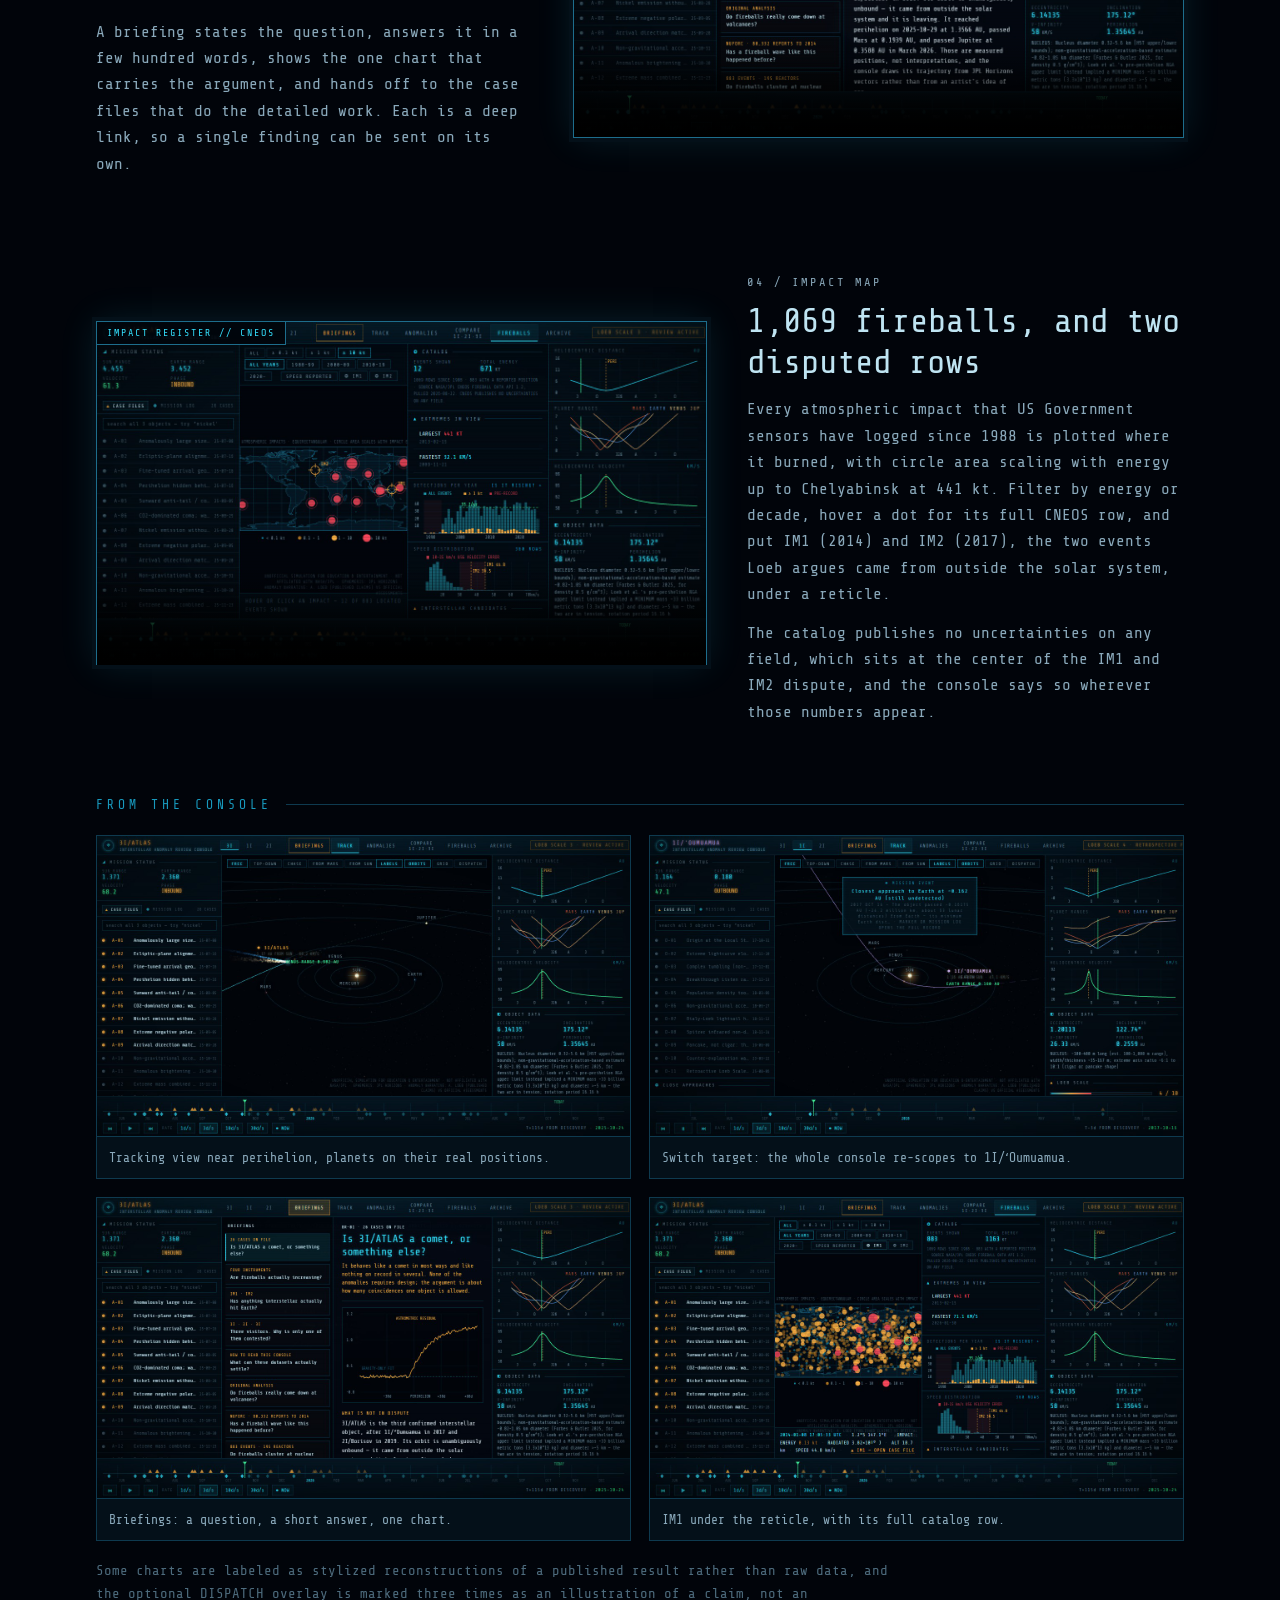
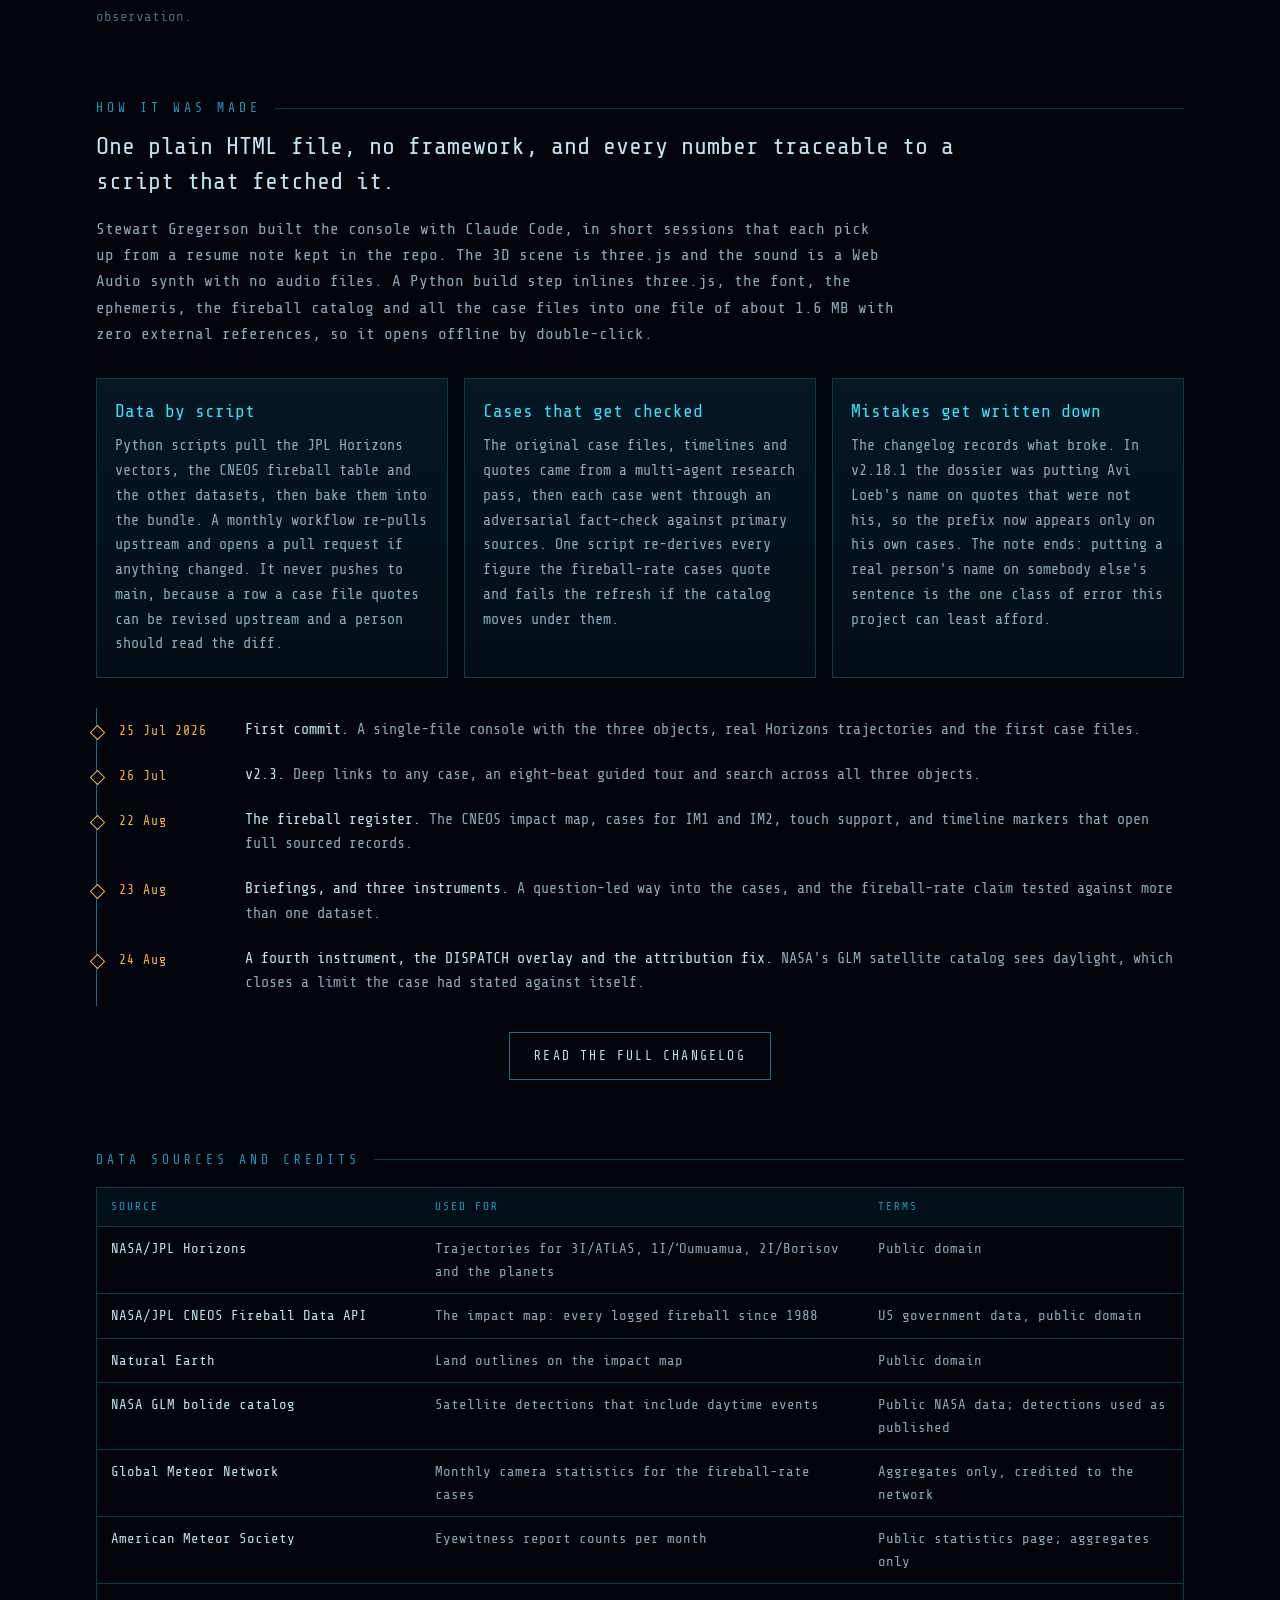
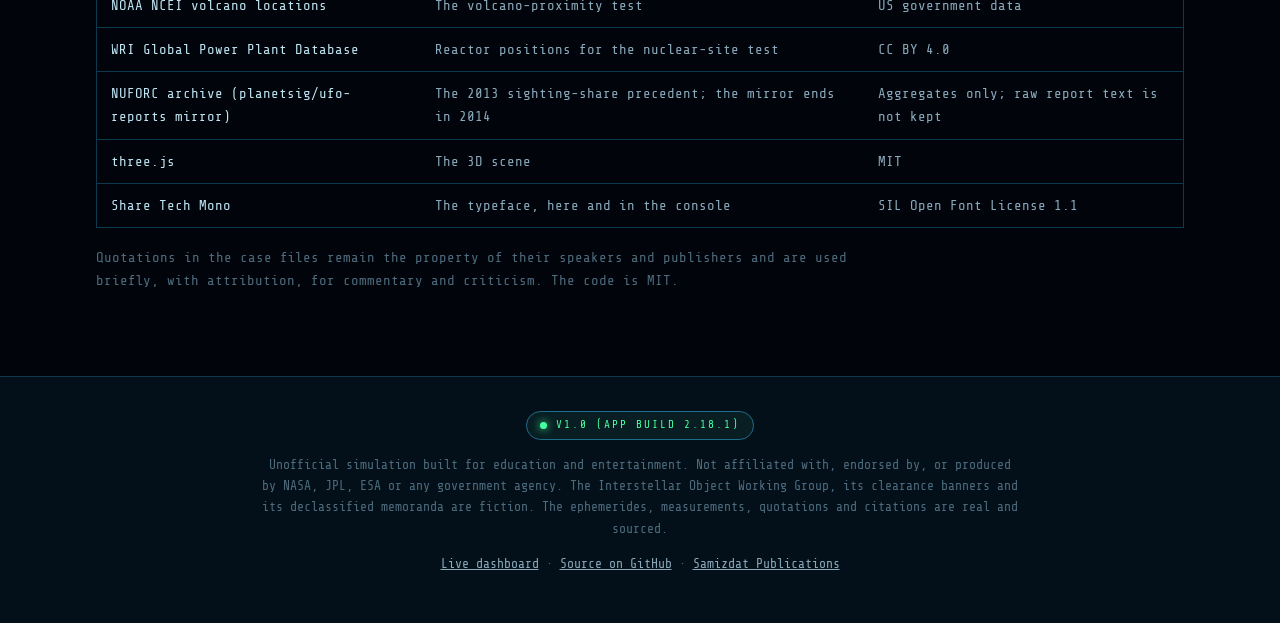
==== commit 7db48d2a: "Landing page: See my other projects button links to the Samizdat hub Co-Authored-By: Claude Opus 5.5" ====
--- a/site/index.html
+++ b/site/index.html
@@ -42,6 +42,7 @@
   <div class="cta">
     <a class="btn" href="https://3i-atlas-anomaly-console.pages.dev">Open the live dashboard</a>
     <a class="btn btn-ghost" href="https://github.com/Samizdat-Publications/3i-atlas-anomaly-console">Source on GitHub</a>
+    <a class="btn btn-ghost" href="https://samizdat-e0x.pages.dev/">See my other projects</a>
   </div>
   <figure class="monitor hero-monitor">
     <span class="screen-tag">CAM 01 // REAL TRAJECTORY, THEN CASE A-05</span>
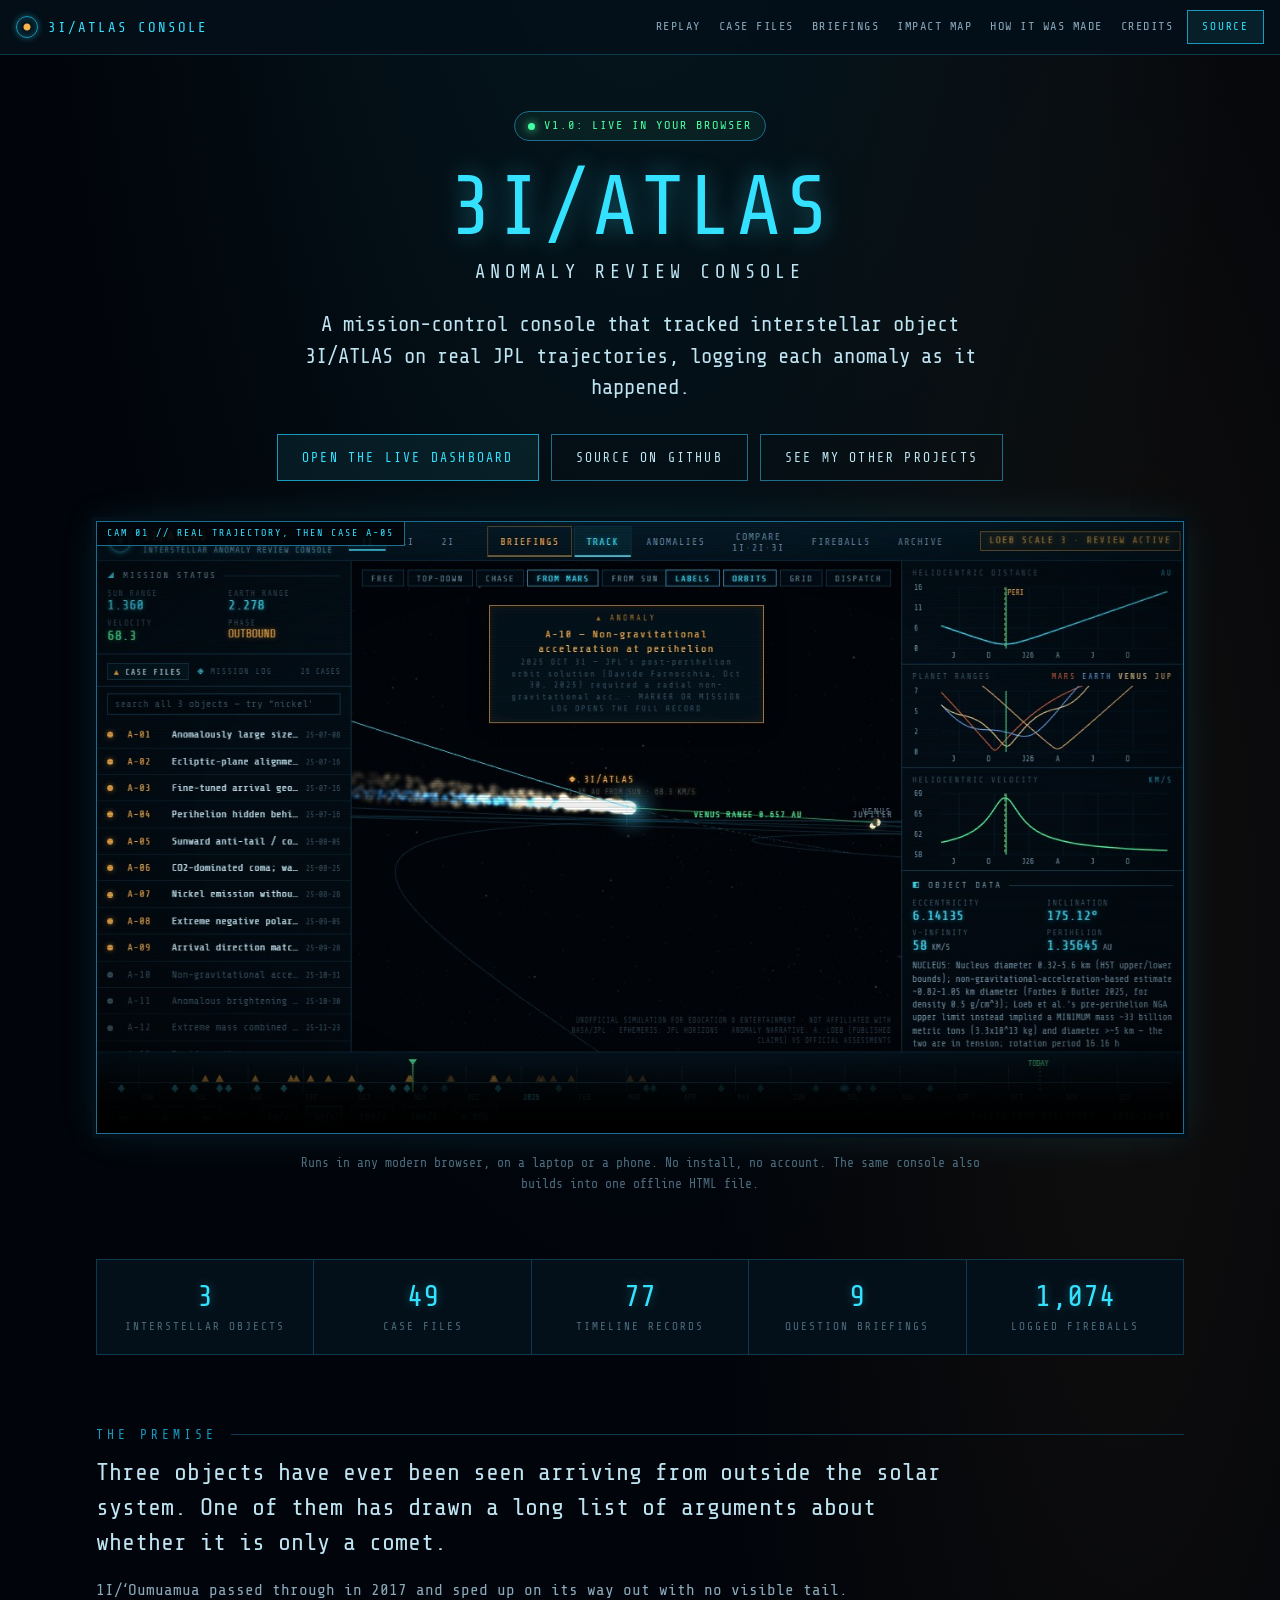
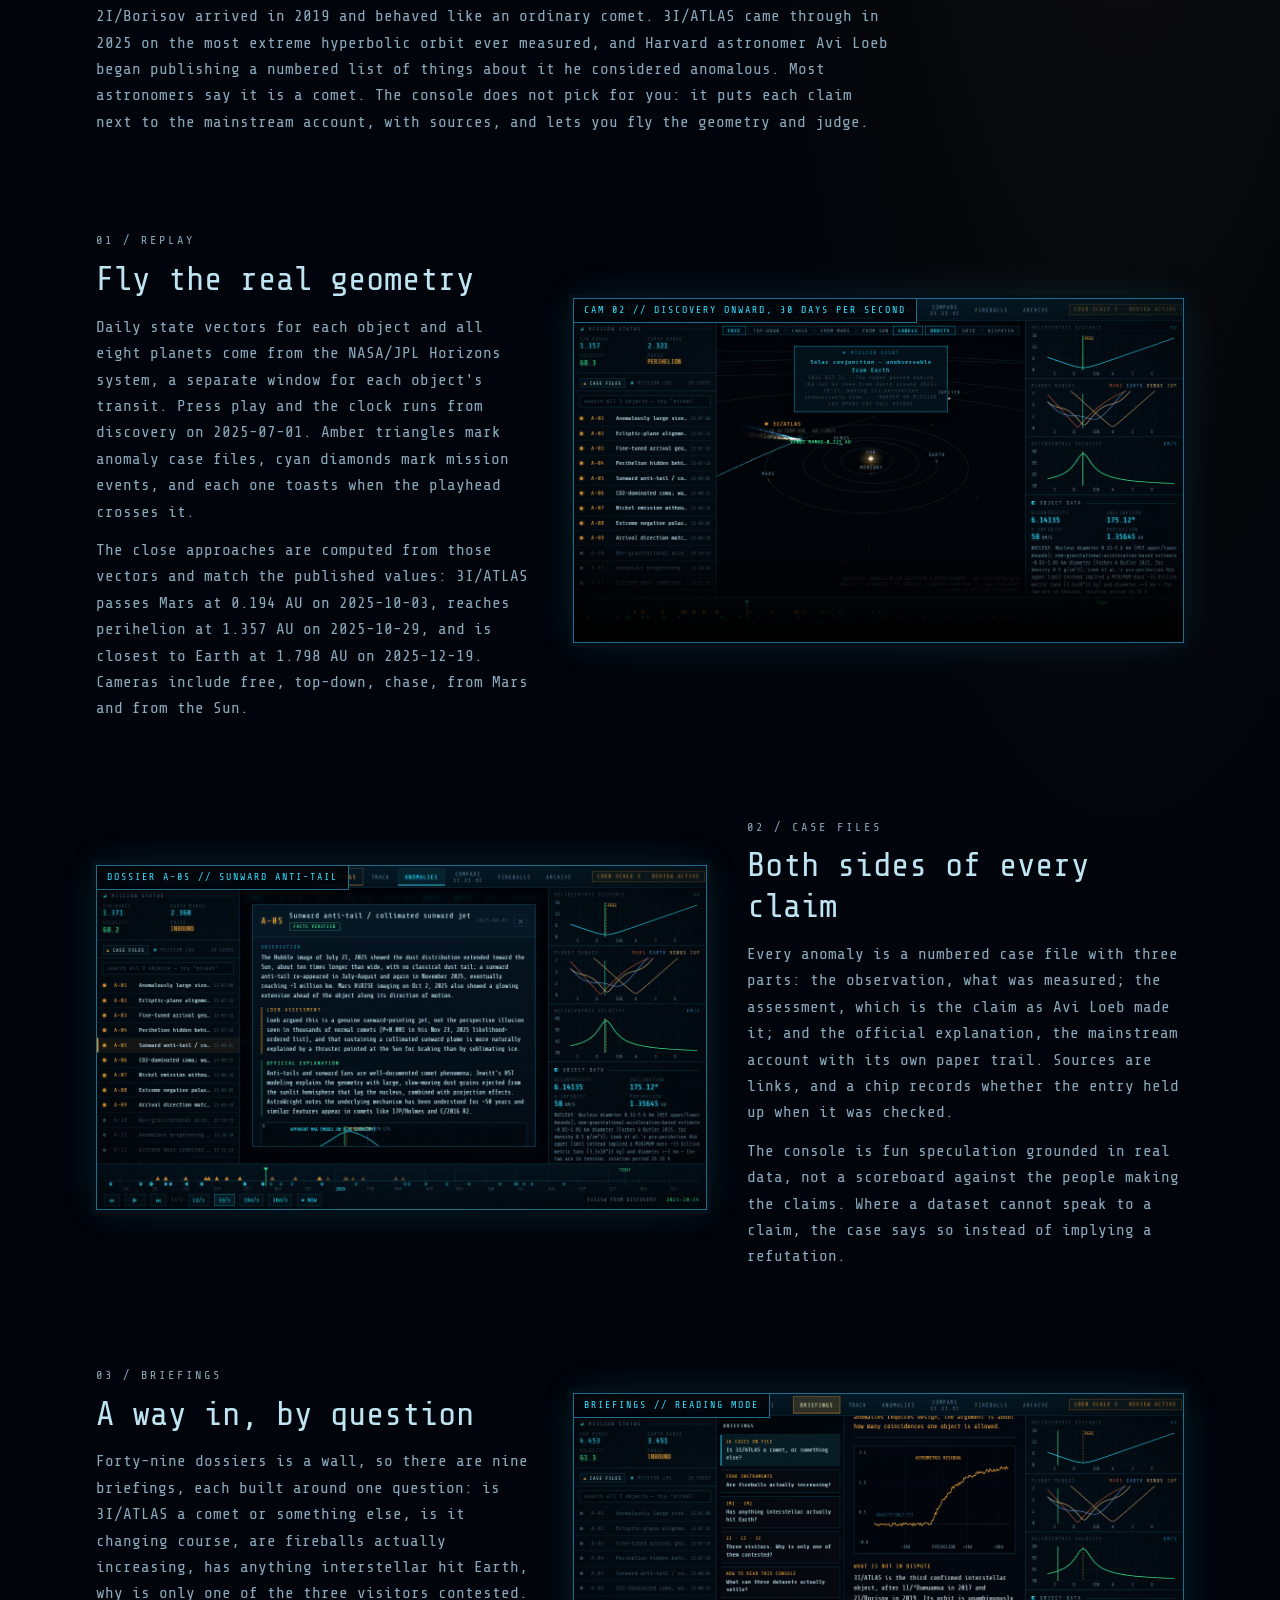
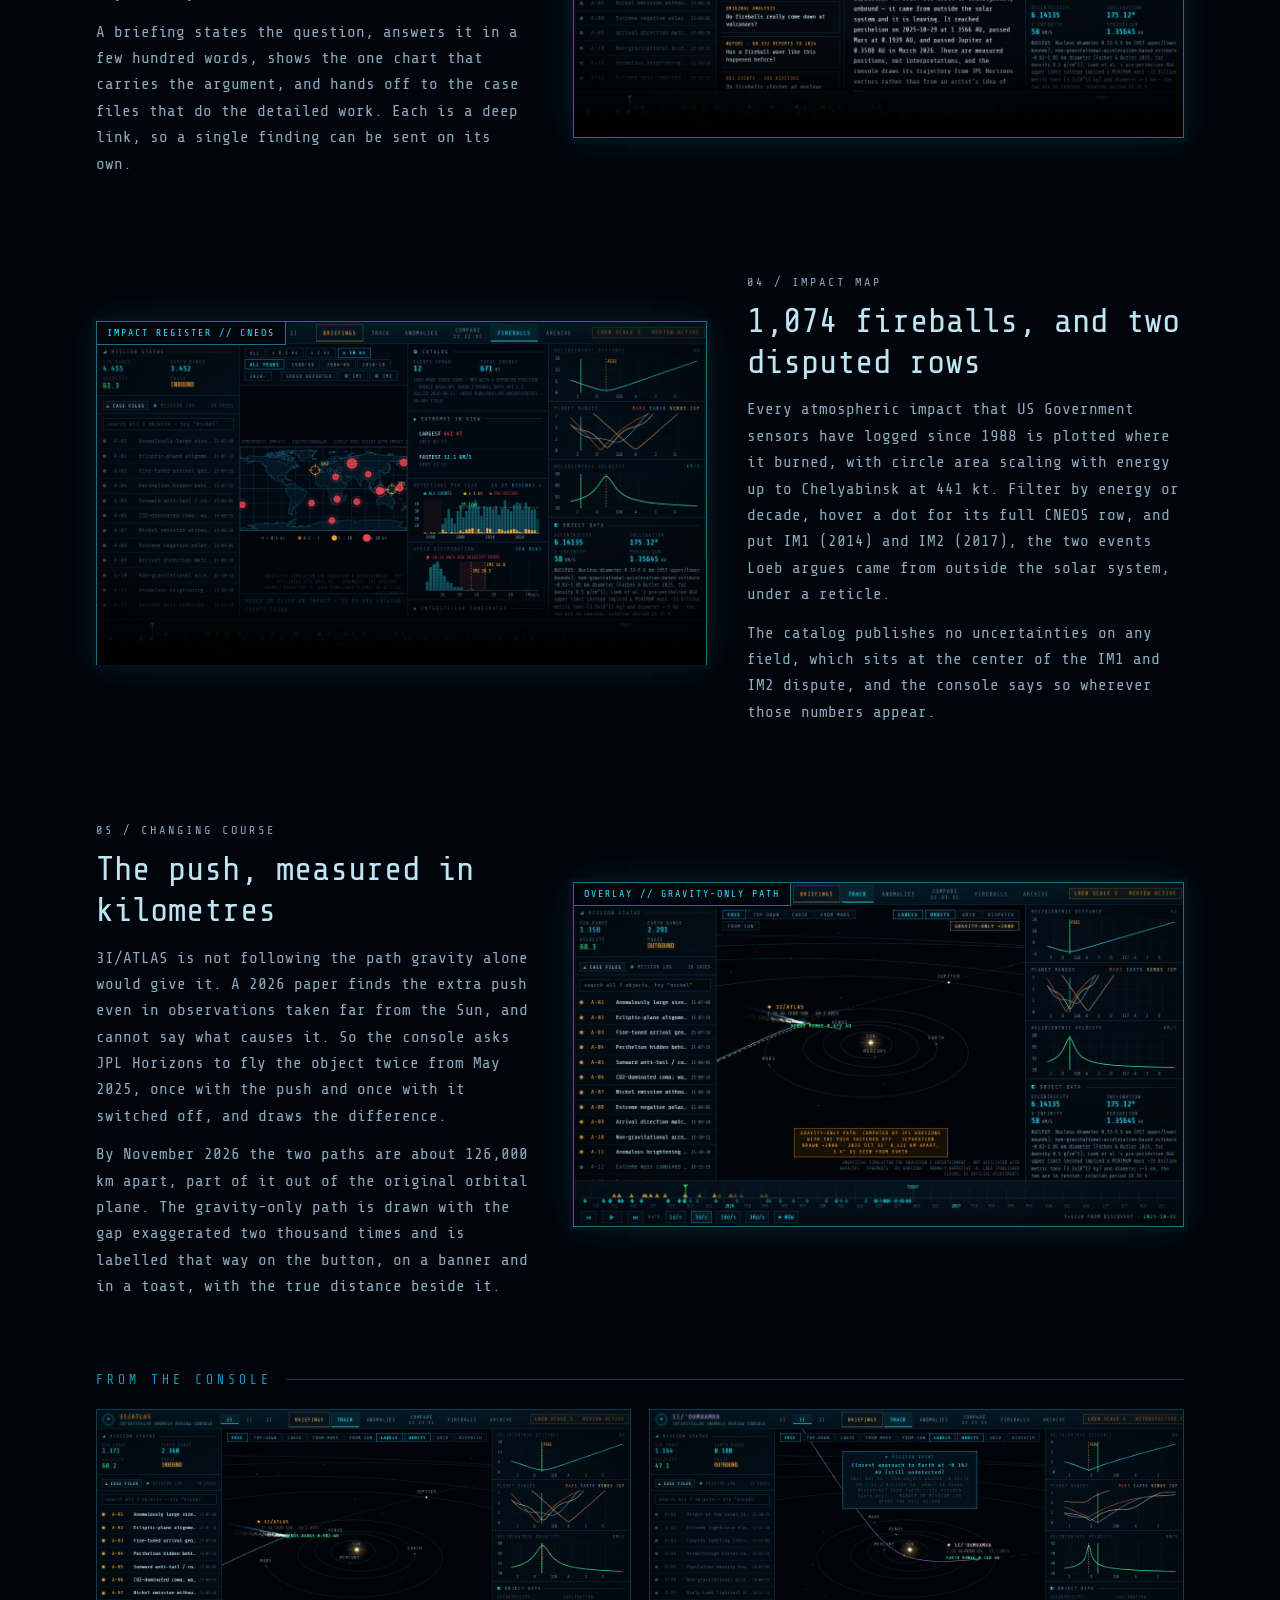
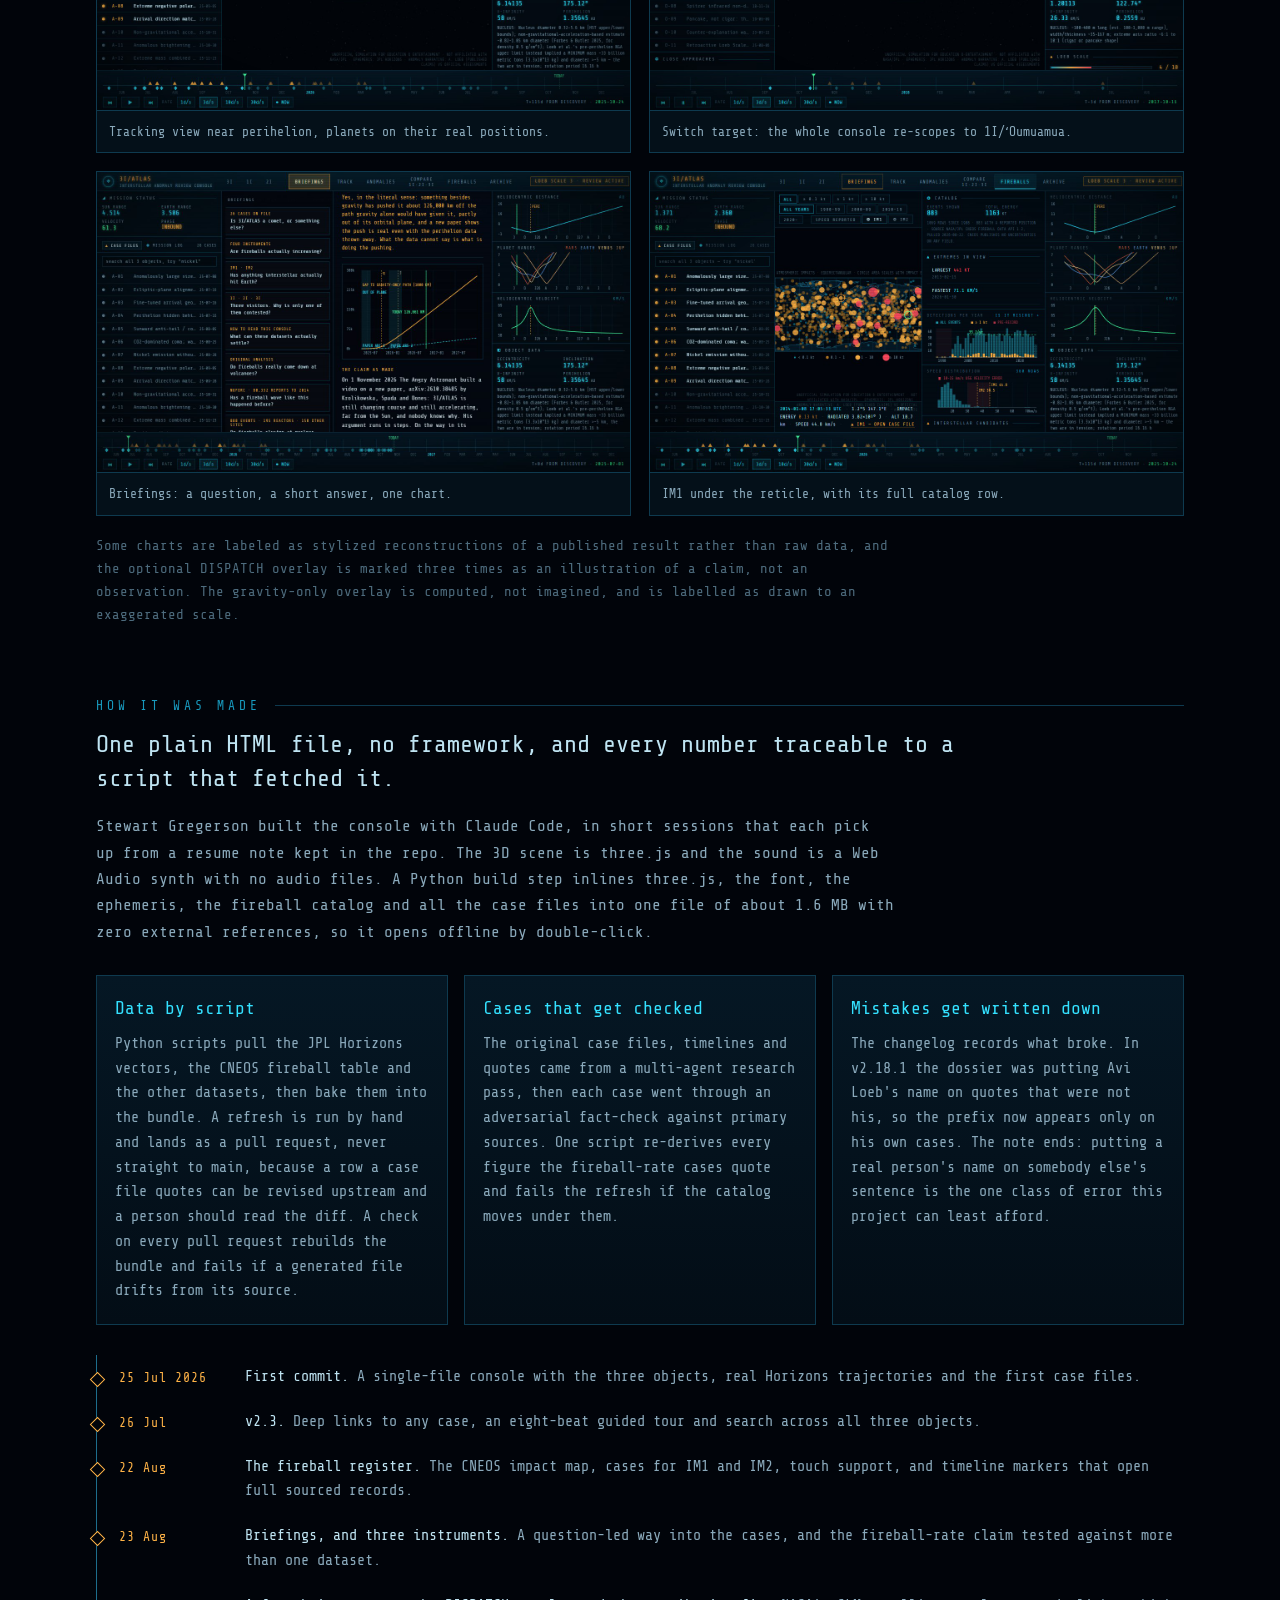
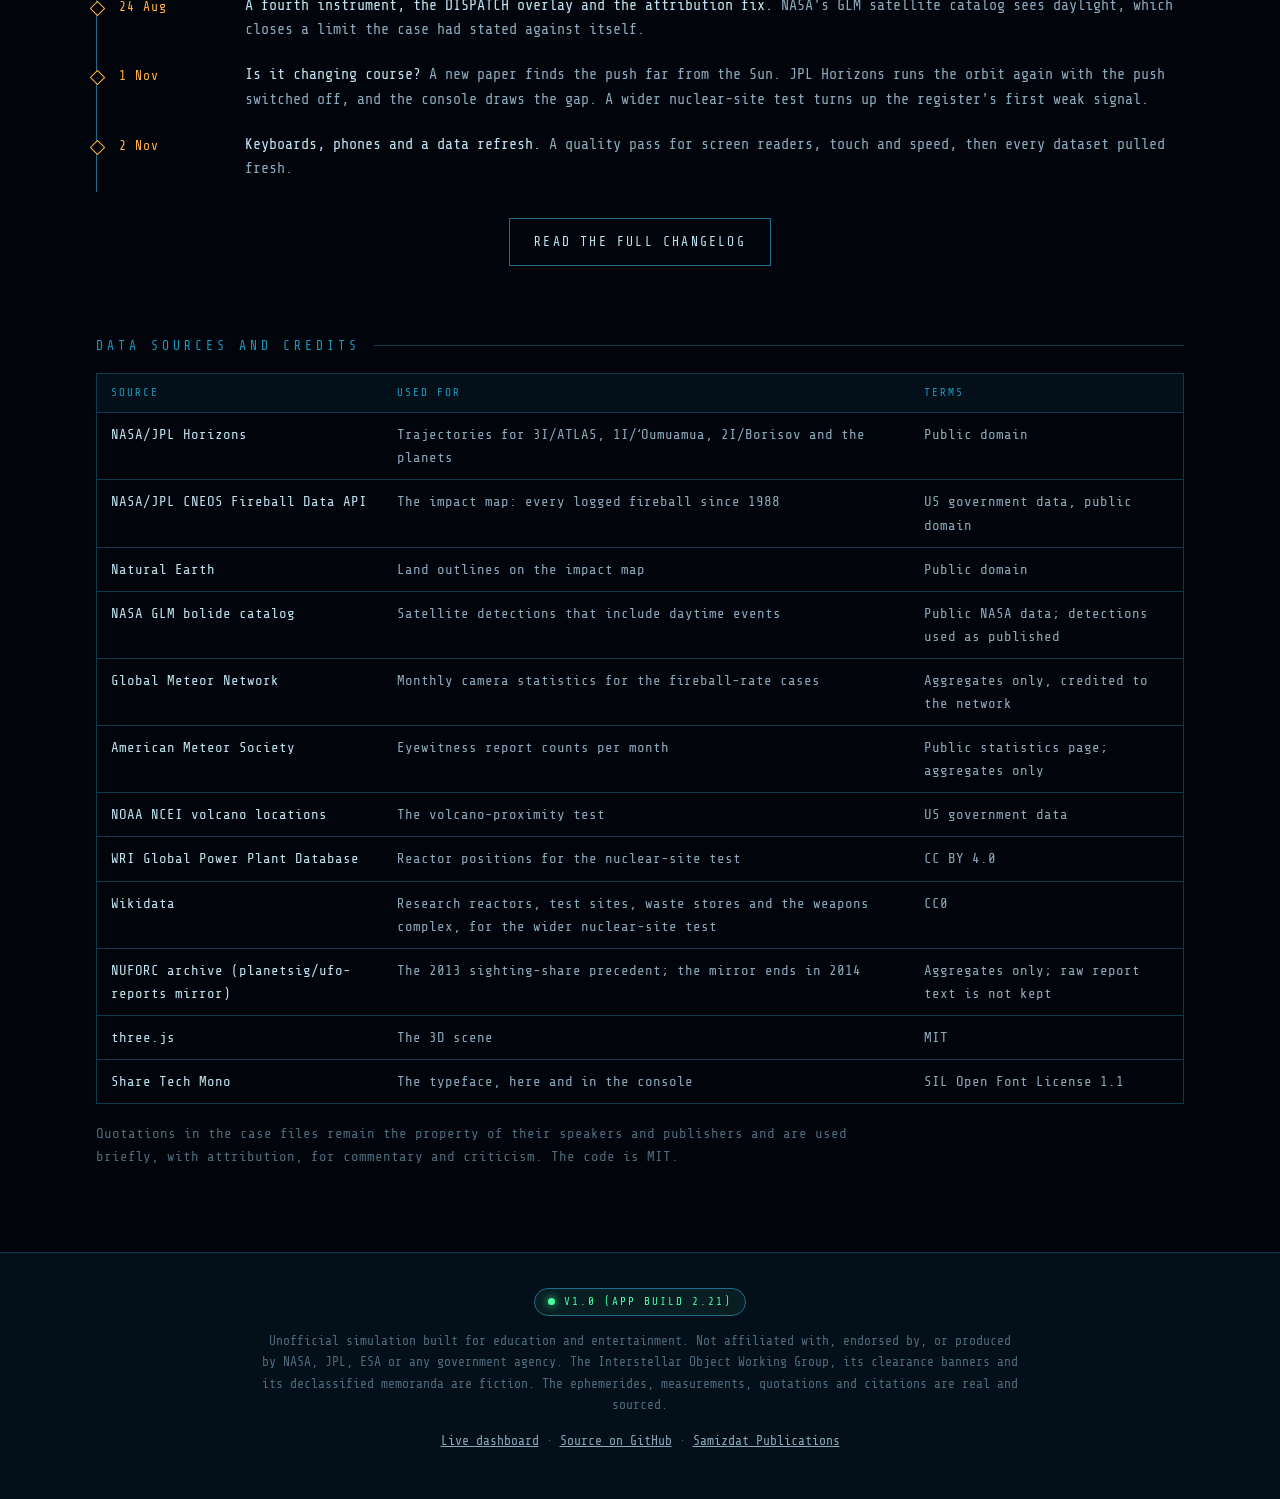
==== commit 2174f1a2: "v2.21: data refresh, five new fireballs, every figure re-derived CNEOS 1,069 -> 1,074 rows (one new " ====
--- a/site/index.html
+++ b/site/index.html
@@ -57,9 +57,9 @@
   <div class="stats">
     <div class="stat"><div class="n">3</div><div class="l">INTERSTELLAR OBJECTS</div></div>
     <div class="stat"><div class="n">49</div><div class="l">CASE FILES</div></div>
-    <div class="stat"><div class="n">58</div><div class="l">TIMELINE RECORDS</div></div>
-    <div class="stat"><div class="n">8</div><div class="l">QUESTION BRIEFINGS</div></div>
-    <div class="stat"><div class="n">1,069</div><div class="l">LOGGED FIREBALLS</div></div>
+    <div class="stat"><div class="n">77</div><div class="l">TIMELINE RECORDS</div></div>
+    <div class="stat"><div class="n">9</div><div class="l">QUESTION BRIEFINGS</div></div>
+    <div class="stat"><div class="n">1,074</div><div class="l">LOGGED FIREBALLS</div></div>
   </div>
 </section>
 
@@ -101,7 +101,7 @@
   <div class="feature-text">
     <p class="layer">03 / BRIEFINGS</p>
     <h2 id="briefings-title">A way in, by question</h2>
-    <p>Forty-nine dossiers is a wall, so there are eight briefings, each built around one question: is 3I/ATLAS a comet or something else, are fireballs actually increasing, has anything interstellar hit Earth, why is only one of the three visitors contested.</p>
+    <p>Forty-nine dossiers is a wall, so there are nine briefings, each built around one question: is 3I/ATLAS a comet or something else, is it changing course, are fireballs actually increasing, has anything interstellar hit Earth, why is only one of the three visitors contested.</p>
     <p>A briefing states the question, answers it in a few hundred words, shows the one chart that carries the argument, and hands off to the case files that do the detailed work. Each is a deep link, so a single finding can be sent on its own.</p>
   </div>
   <figure class="monitor">
@@ -115,7 +115,7 @@
 <section class="wrap feature flip" id="fireballs" aria-labelledby="fireballs-title">
   <div class="feature-text">
     <p class="layer">04 / IMPACT MAP</p>
-    <h2 id="fireballs-title">1,069 fireballs, and two disputed rows</h2>
+    <h2 id="fireballs-title">1,074 fireballs, and two disputed rows</h2>
     <p>Every atmospheric impact that US Government sensors have logged since 1988 is plotted where it burned, with circle area scaling with energy up to Chelyabinsk at 441 kt. Filter by energy or decade, hover a dot for its full CNEOS row, and put IM1 (2014) and IM2 (2017), the two events Loeb argues came from outside the solar system, under a reticle.</p>
     <p>The catalog publishes no uncertainties on any field, which sits at the center of the IM1 and IM2 dispute, and the console says so wherever those numbers appear.</p>
   </div>
@@ -127,15 +127,27 @@
   </figure>
 </section>
 
+<section class="wrap feature" id="course" aria-labelledby="course-title">
+  <div class="feature-text">
+    <p class="layer">05 / CHANGING COURSE</p>
+    <h2 id="course-title">The push, measured in kilometres</h2>
+    <p>3I/ATLAS is not following the path gravity alone would give it. A 2026 paper finds the extra push even in observations taken far from the Sun, and cannot say what causes it. So the console asks JPL Horizons to fly the object twice from May 2025, once with the push and once with it switched off, and draws the difference.</p>
+    <p>By November 2026 the two paths are about 126,000 km apart, part of it out of the original orbital plane. The gravity-only path is drawn with the gap exaggerated two thousand times and is labelled that way on the button, on a banner and in a toast, with the true distance beside it.</p>
+  </div>
+  <figure class="monitor">
+    <span class="screen-tag">OVERLAY // GRAVITY-ONLY PATH</span>
+    <img src="media/shot-course.jpg" alt="The tracking view at perihelion with the gravity-only overlay on: a dashed amber path beside the real one, and a banner giving the real separation in kilometres and arcseconds." loading="lazy" width="1280" height="720">
+  </figure>
+</section>
 <section class="wrap gallery" aria-labelledby="gallery-title">
   <h2 id="gallery-title"><span>FROM THE CONSOLE</span></h2>
   <div class="shots">
     <figure><img src="media/shot-track.jpg" alt="The tracking view near perihelion: the object's tail, the planets on their real positions and the timeline of markers underneath." loading="lazy" width="1280" height="720"><figcaption>Tracking view near perihelion, planets on their real positions.</figcaption></figure>
     <figure><img src="media/shot-1i.jpg" alt="The console re-scoped to 1I/Oumuamua, with its own case files, close approaches and telemetry." loading="lazy" width="1280" height="720"><figcaption>Switch target: the whole console re-scopes to 1I/&#699;Oumuamua.</figcaption></figure>
-    <figure><img src="media/shot-briefings.jpg" alt="The briefings page with eight question cards on the left and the comet question open with its chart." loading="lazy" width="1280" height="720"><figcaption>Briefings: a question, a short answer, one chart.</figcaption></figure>
+    <figure><img src="media/shot-push.jpg" alt="The briefings page with the question cards on the left and the changing-course briefing open, its chart showing the gap between the real path and the gravity-only path growing to 126,661 km." loading="lazy" width="1280" height="720"><figcaption>Briefings: a question, a short answer, one chart.</figcaption></figure>
     <figure><img src="media/shot-fireballs.jpg" alt="The impact map with the IM1 event selected and its catalog row shown below." loading="lazy" width="1280" height="720"><figcaption>IM1 under the reticle, with its full catalog row.</figcaption></figure>
   </div>
-  <p class="note">Some charts are labeled as stylized reconstructions of a published result rather than raw data, and the optional DISPATCH overlay is marked three times as an illustration of a claim, not an observation.</p>
+  <p class="note">Some charts are labeled as stylized reconstructions of a published result rather than raw data, and the optional DISPATCH overlay is marked three times as an illustration of a claim, not an observation. The gravity-only overlay is computed, not imagined, and is labelled as drawn to an exaggerated scale.</p>
 </section>
 
 <section class="wrap making" id="making" aria-labelledby="making-title">
@@ -146,7 +158,7 @@
   <div class="pillars">
     <article>
       <h3>Data by script</h3>
-      <p>Python scripts pull the JPL Horizons vectors, the CNEOS fireball table and the other datasets, then bake them into the bundle. A monthly workflow re-pulls upstream and opens a pull request if anything changed. It never pushes to main, because a row a case file quotes can be revised upstream and a person should read the diff.</p>
+      <p>Python scripts pull the JPL Horizons vectors, the CNEOS fireball table and the other datasets, then bake them into the bundle. A refresh is run by hand and lands as a pull request, never straight to main, because a row a case file quotes can be revised upstream and a person should read the diff. A check on every pull request rebuilds the bundle and fails if a generated file drifts from its source.</p>
     </article>
     <article>
       <h3>Cases that get checked</h3>
@@ -164,6 +176,8 @@
     <li><time>22 Aug</time><div><b>The fireball register.</b> The CNEOS impact map, cases for IM1 and IM2, touch support, and timeline markers that open full sourced records.</div></li>
     <li><time>23 Aug</time><div><b>Briefings, and three instruments.</b> A question-led way into the cases, and the fireball-rate claim tested against more than one dataset.</div></li>
     <li><time>24 Aug</time><div><b>A fourth instrument, the DISPATCH overlay and the attribution fix.</b> NASA's GLM satellite catalog sees daylight, which closes a limit the case had stated against itself.</div></li>
+    <li><time>1 Nov</time><div><b>Is it changing course?</b> A new paper finds the push far from the Sun. JPL Horizons runs the orbit again with the push switched off, and the console draws the gap. A wider nuclear-site test turns up the register's first weak signal.</div></li>
+    <li><time>2 Nov</time><div><b>Keyboards, phones and a data refresh.</b> A quality pass for screen readers, touch and speed, then every dataset pulled fresh.</div></li>
   </ol>
   <p class="center"><a class="btn btn-ghost" href="https://github.com/Samizdat-Publications/3i-atlas-anomaly-console/blob/main/_CHANGELOG.md">Read the full changelog</a></p>
 </section>
@@ -182,6 +196,7 @@
         <tr><th scope="row">American Meteor Society</th><td>Eyewitness report counts per month</td><td>Public statistics page; aggregates only</td></tr>
         <tr><th scope="row">NOAA NCEI volcano locations</th><td>The volcano-proximity test</td><td>US government data</td></tr>
         <tr><th scope="row">WRI Global Power Plant Database</th><td>Reactor positions for the nuclear-site test</td><td>CC BY 4.0</td></tr>
+        <tr><th scope="row">Wikidata</th><td>Research reactors, test sites, waste stores and the weapons complex, for the wider nuclear-site test</td><td>CC0</td></tr>
         <tr><th scope="row">NUFORC archive (planetsig/ufo-reports mirror)</th><td>The 2013 sighting-share precedent; the mirror ends in 2014</td><td>Aggregates only; raw report text is not kept</td></tr>
         <tr><th scope="row">three.js</th><td>The 3D scene</td><td>MIT</td></tr>
         <tr><th scope="row">Share Tech Mono</th><td>The typeface, here and in the console</td><td>SIL Open Font License 1.1</td></tr>
@@ -195,7 +210,7 @@
 
 <footer class="foot">
   <div class="wrap">
-    <p class="pill"><span class="pill-dot"></span>v1.0 (app build 2.18.1)</p>
+    <p class="pill"><span class="pill-dot"></span>v1.0 (app build 2.21)</p>
     <p>Unofficial simulation built for education and entertainment. Not affiliated with, endorsed by, or produced by NASA, JPL, ESA or any government agency. The Interstellar Object Working Group, its clearance banners and its declassified memoranda are fiction. The ephemerides, measurements, quotations and citations are real and sourced.</p>
     <p><a href="https://3i-atlas-anomaly-console.pages.dev">Live dashboard</a> &middot; <a href="https://github.com/Samizdat-Publications/3i-atlas-anomaly-console">Source on GitHub</a> &middot; <a href="https://github.com/Samizdat-Publications">Samizdat Publications</a></p>
   </div>
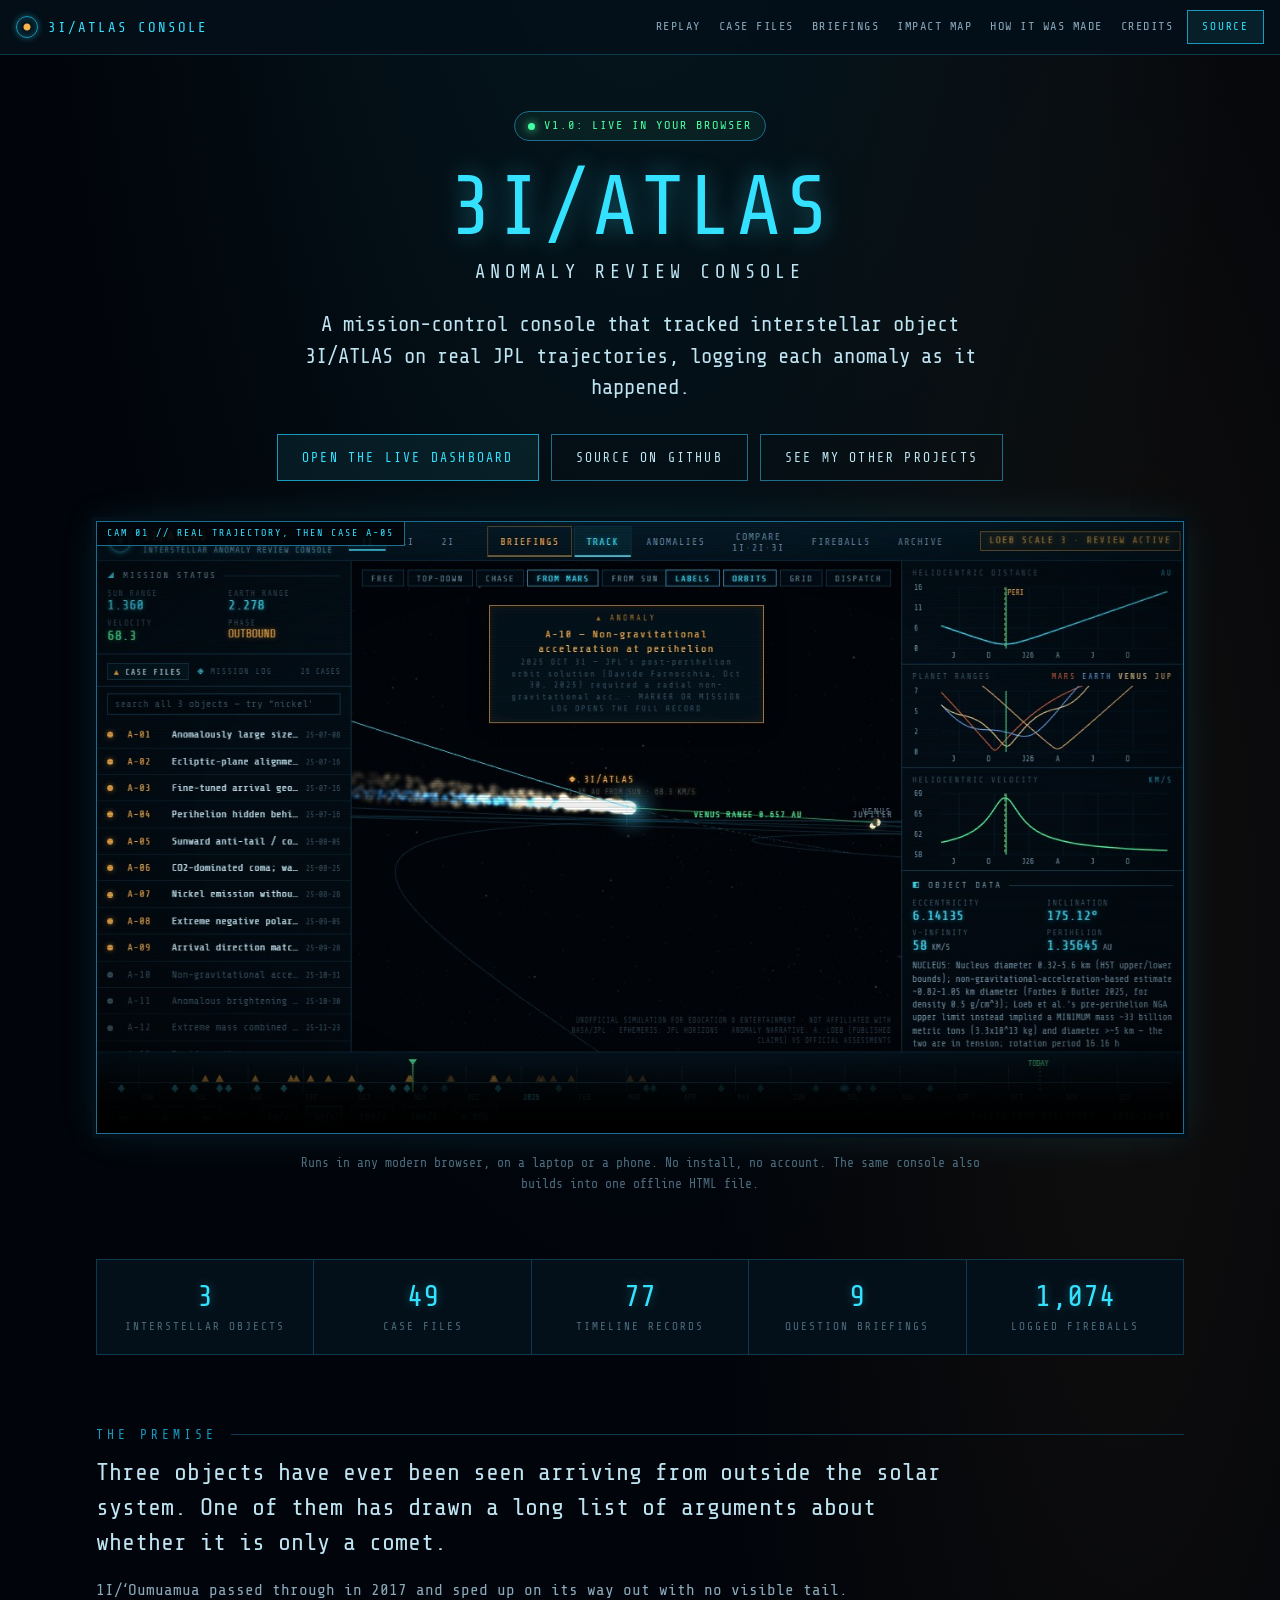
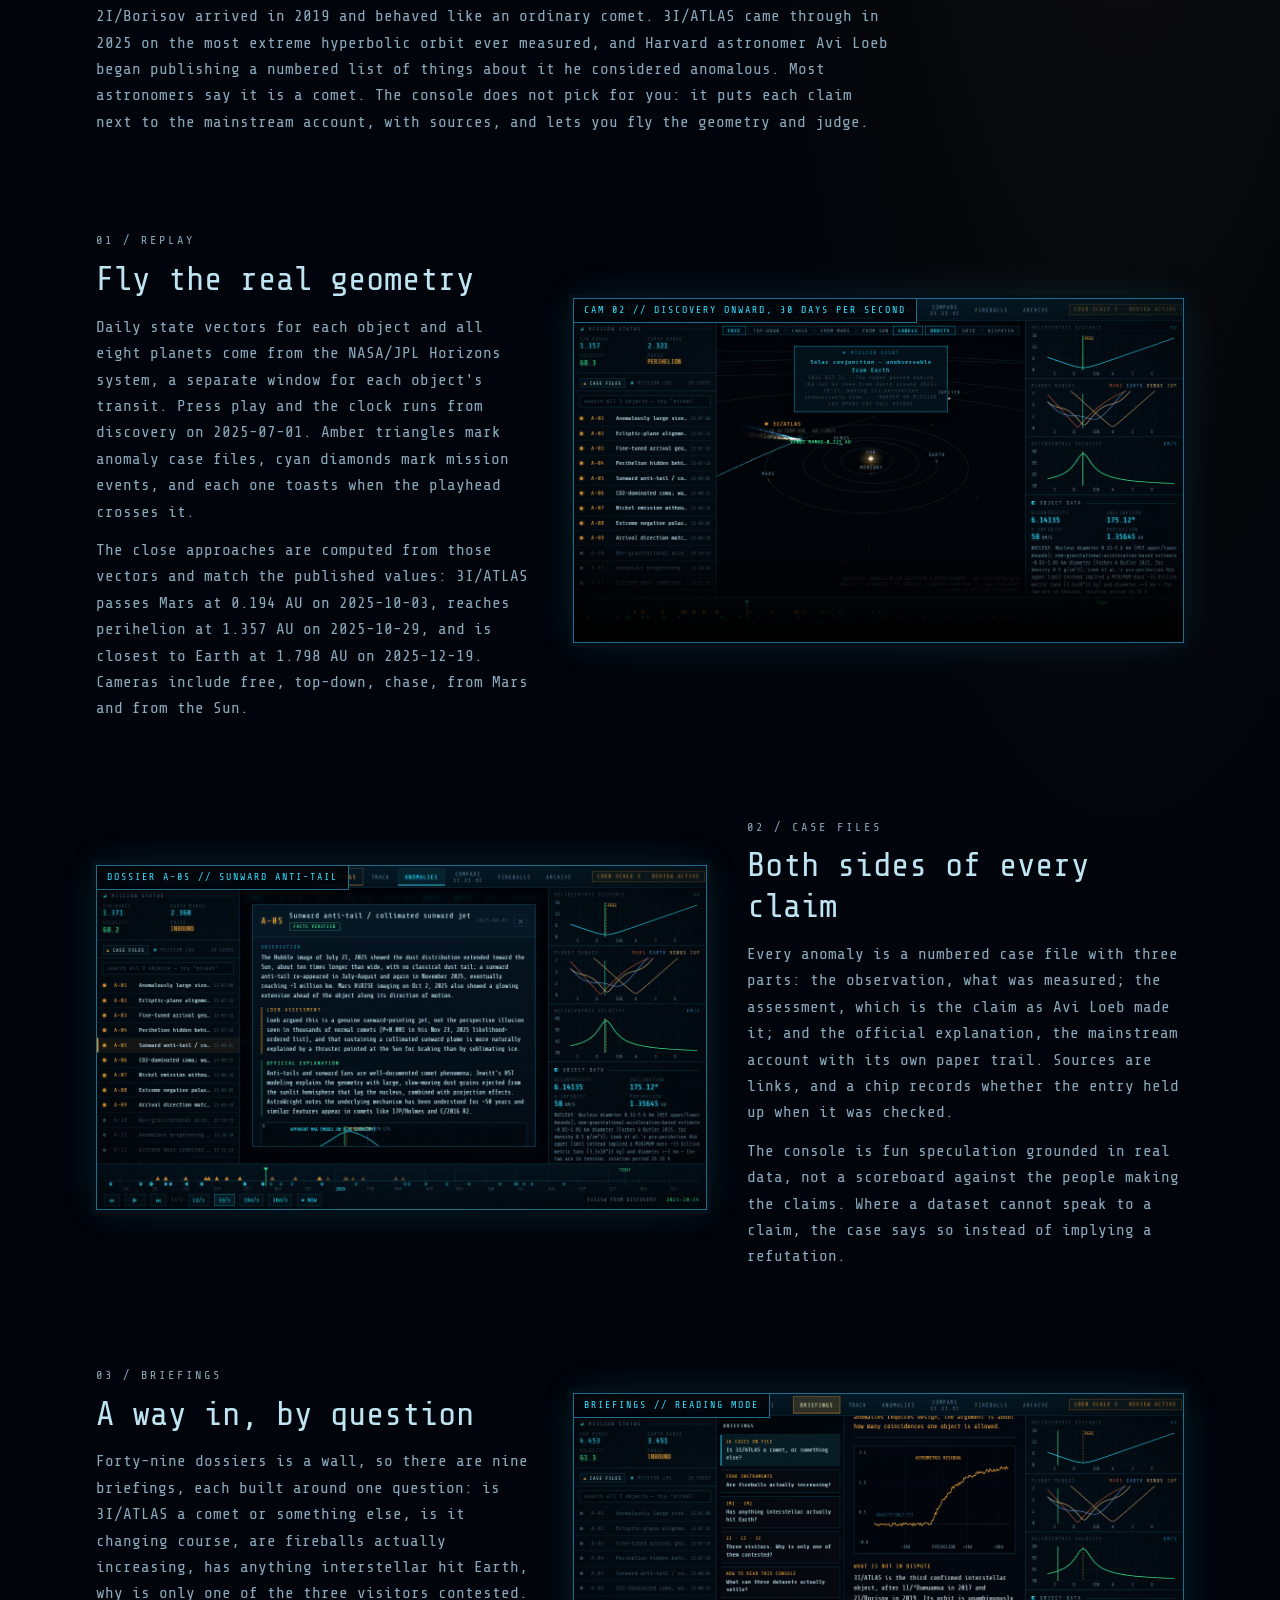
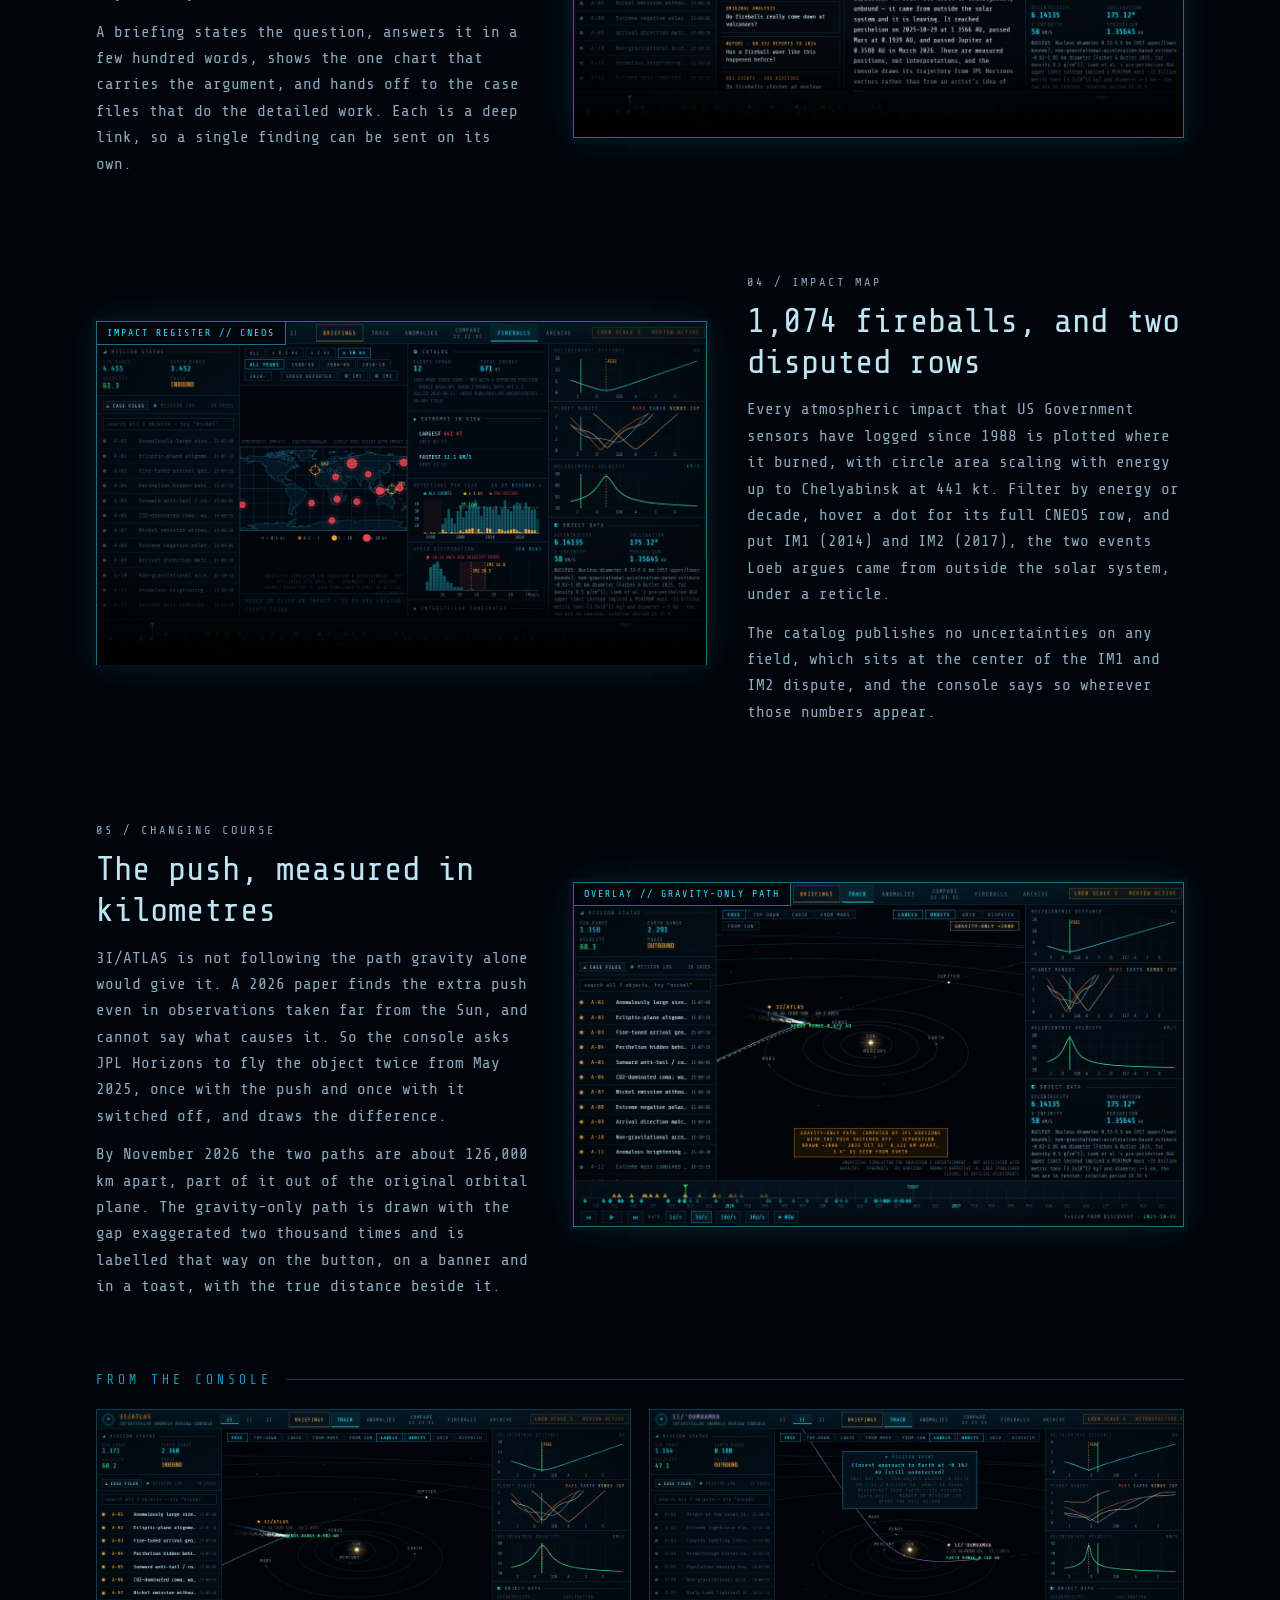
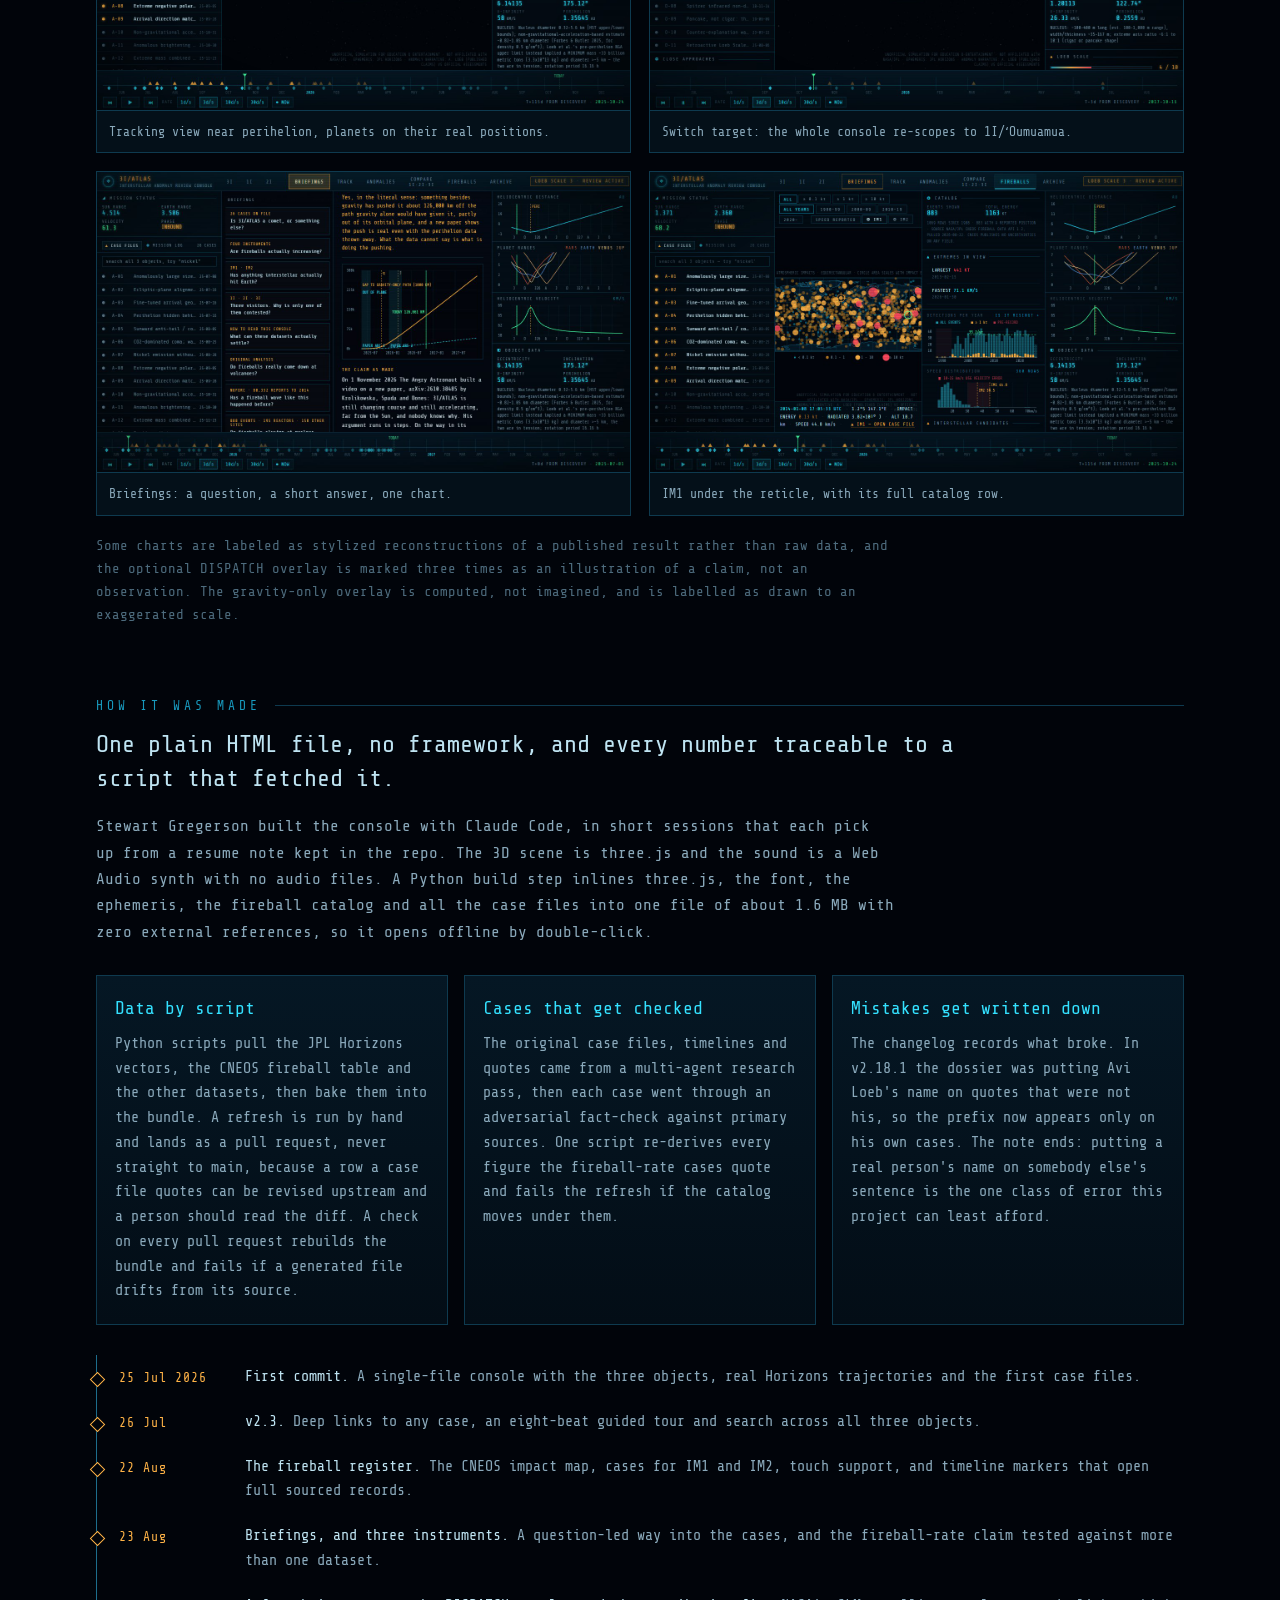
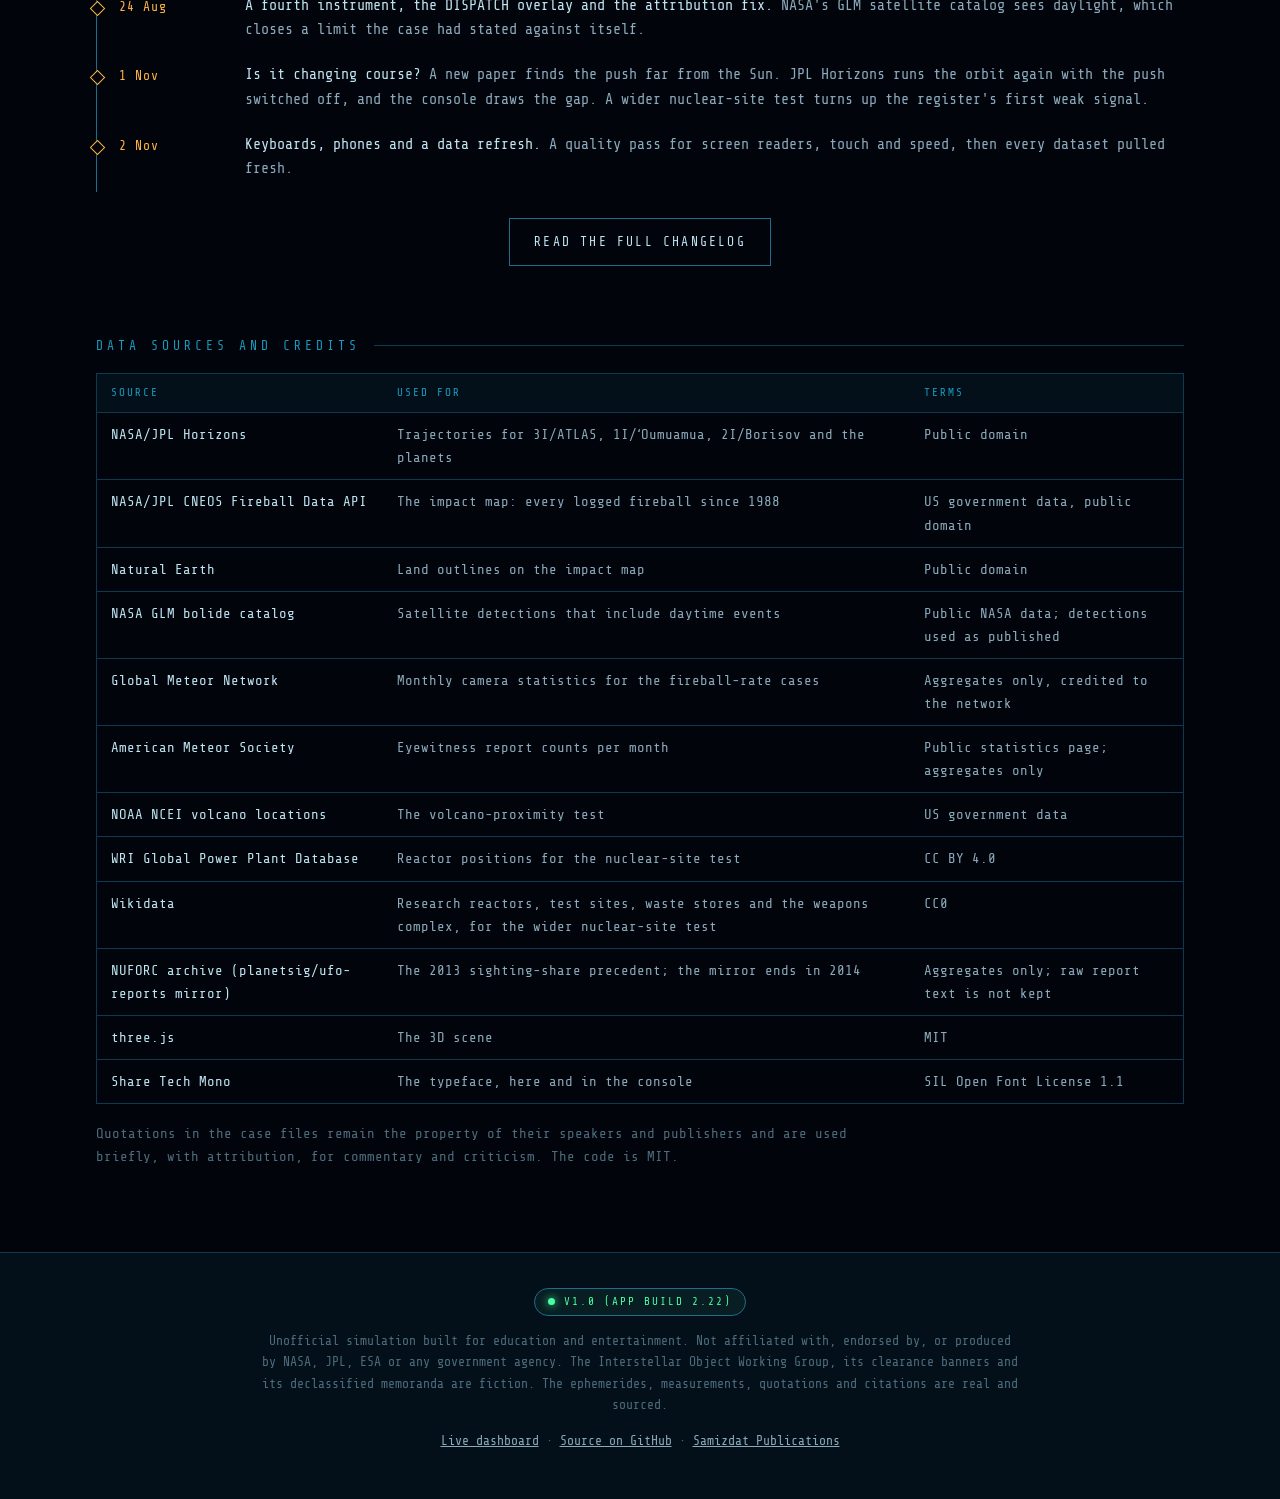
==== commit e40ee672: "v2.22: every camera takes the mouse, and a first-visit intro CHASE, FROM MARS and FROM SUN no longer" ====
--- a/site/index.html
+++ b/site/index.html
@@ -210,7 +210,7 @@
 
 <footer class="foot">
   <div class="wrap">
-    <p class="pill"><span class="pill-dot"></span>v1.0 (app build 2.21)</p>
+    <p class="pill"><span class="pill-dot"></span>v1.0 (app build 2.22)</p>
     <p>Unofficial simulation built for education and entertainment. Not affiliated with, endorsed by, or produced by NASA, JPL, ESA or any government agency. The Interstellar Object Working Group, its clearance banners and its declassified memoranda are fiction. The ephemerides, measurements, quotations and citations are real and sourced.</p>
     <p><a href="https://3i-atlas-anomaly-console.pages.dev">Live dashboard</a> &middot; <a href="https://github.com/Samizdat-Publications/3i-atlas-anomaly-console">Source on GitHub</a> &middot; <a href="https://github.com/Samizdat-Publications">Samizdat Publications</a></p>
   </div>
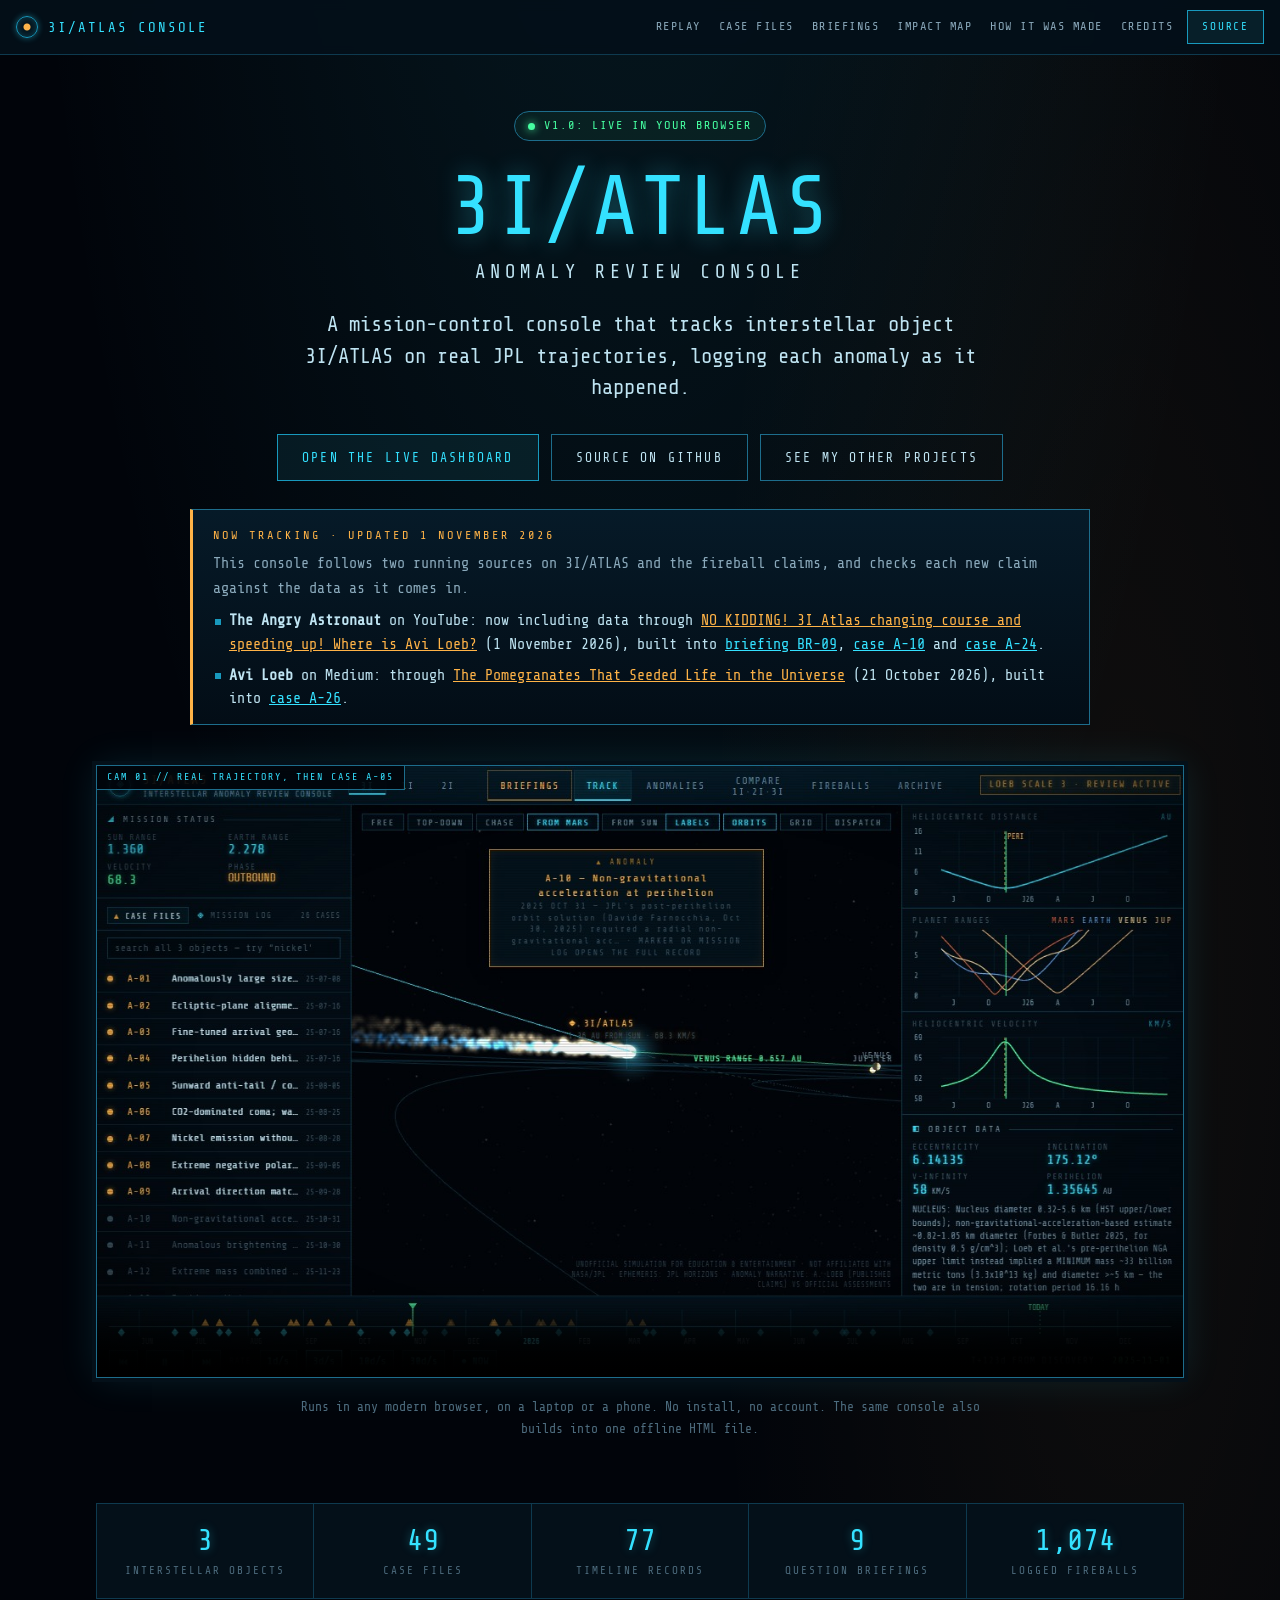
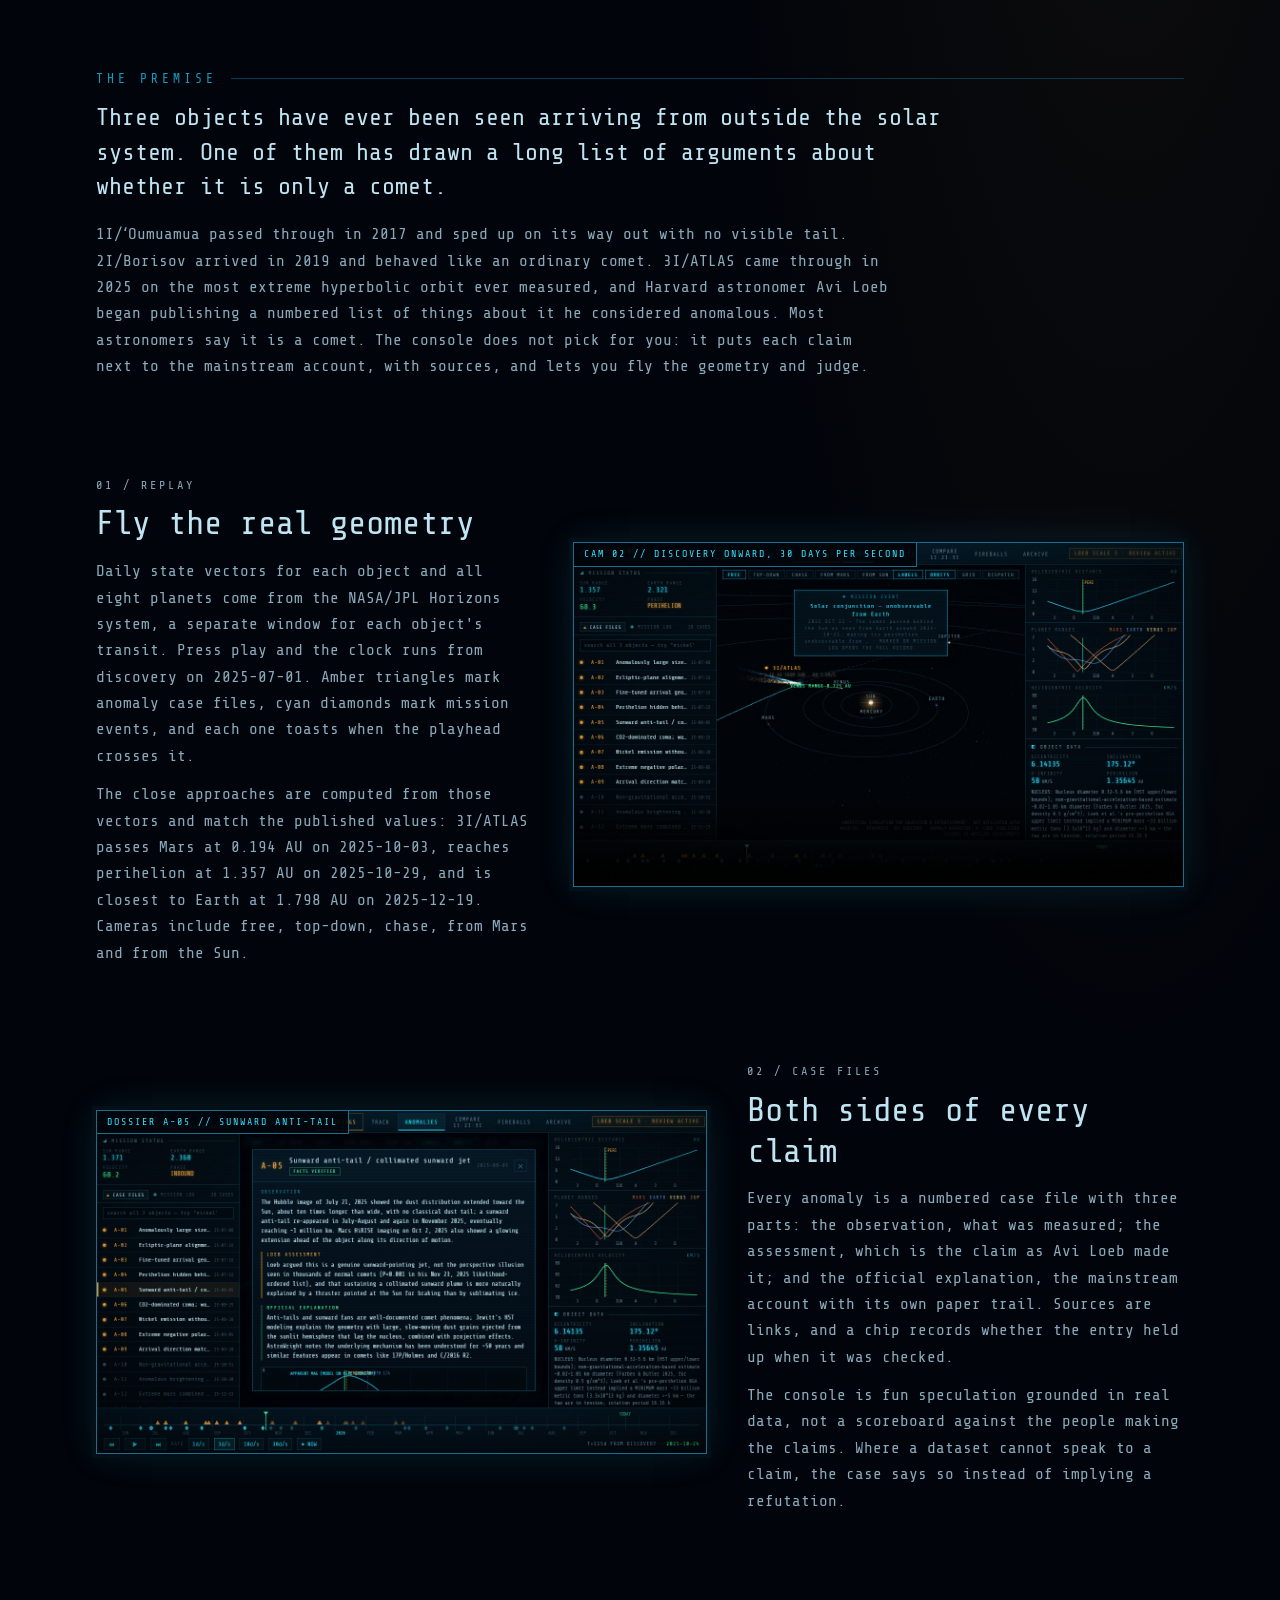
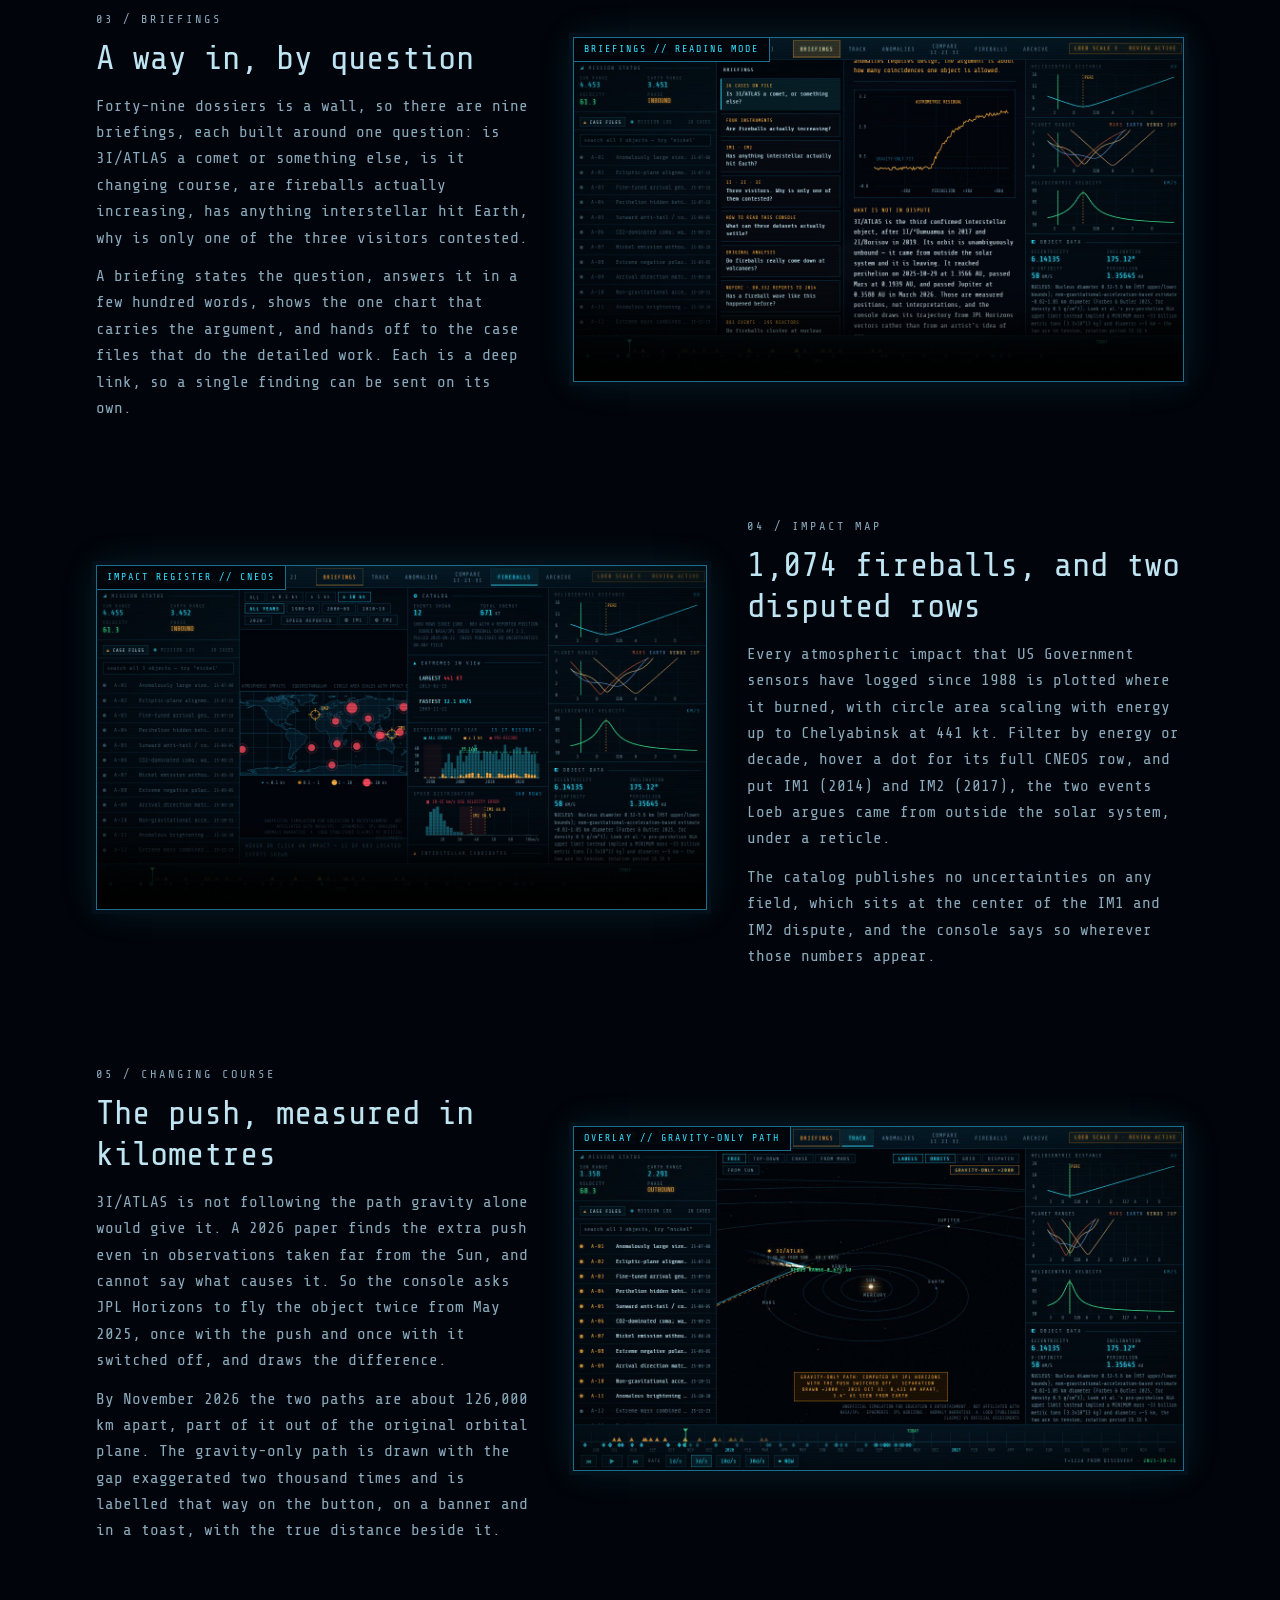
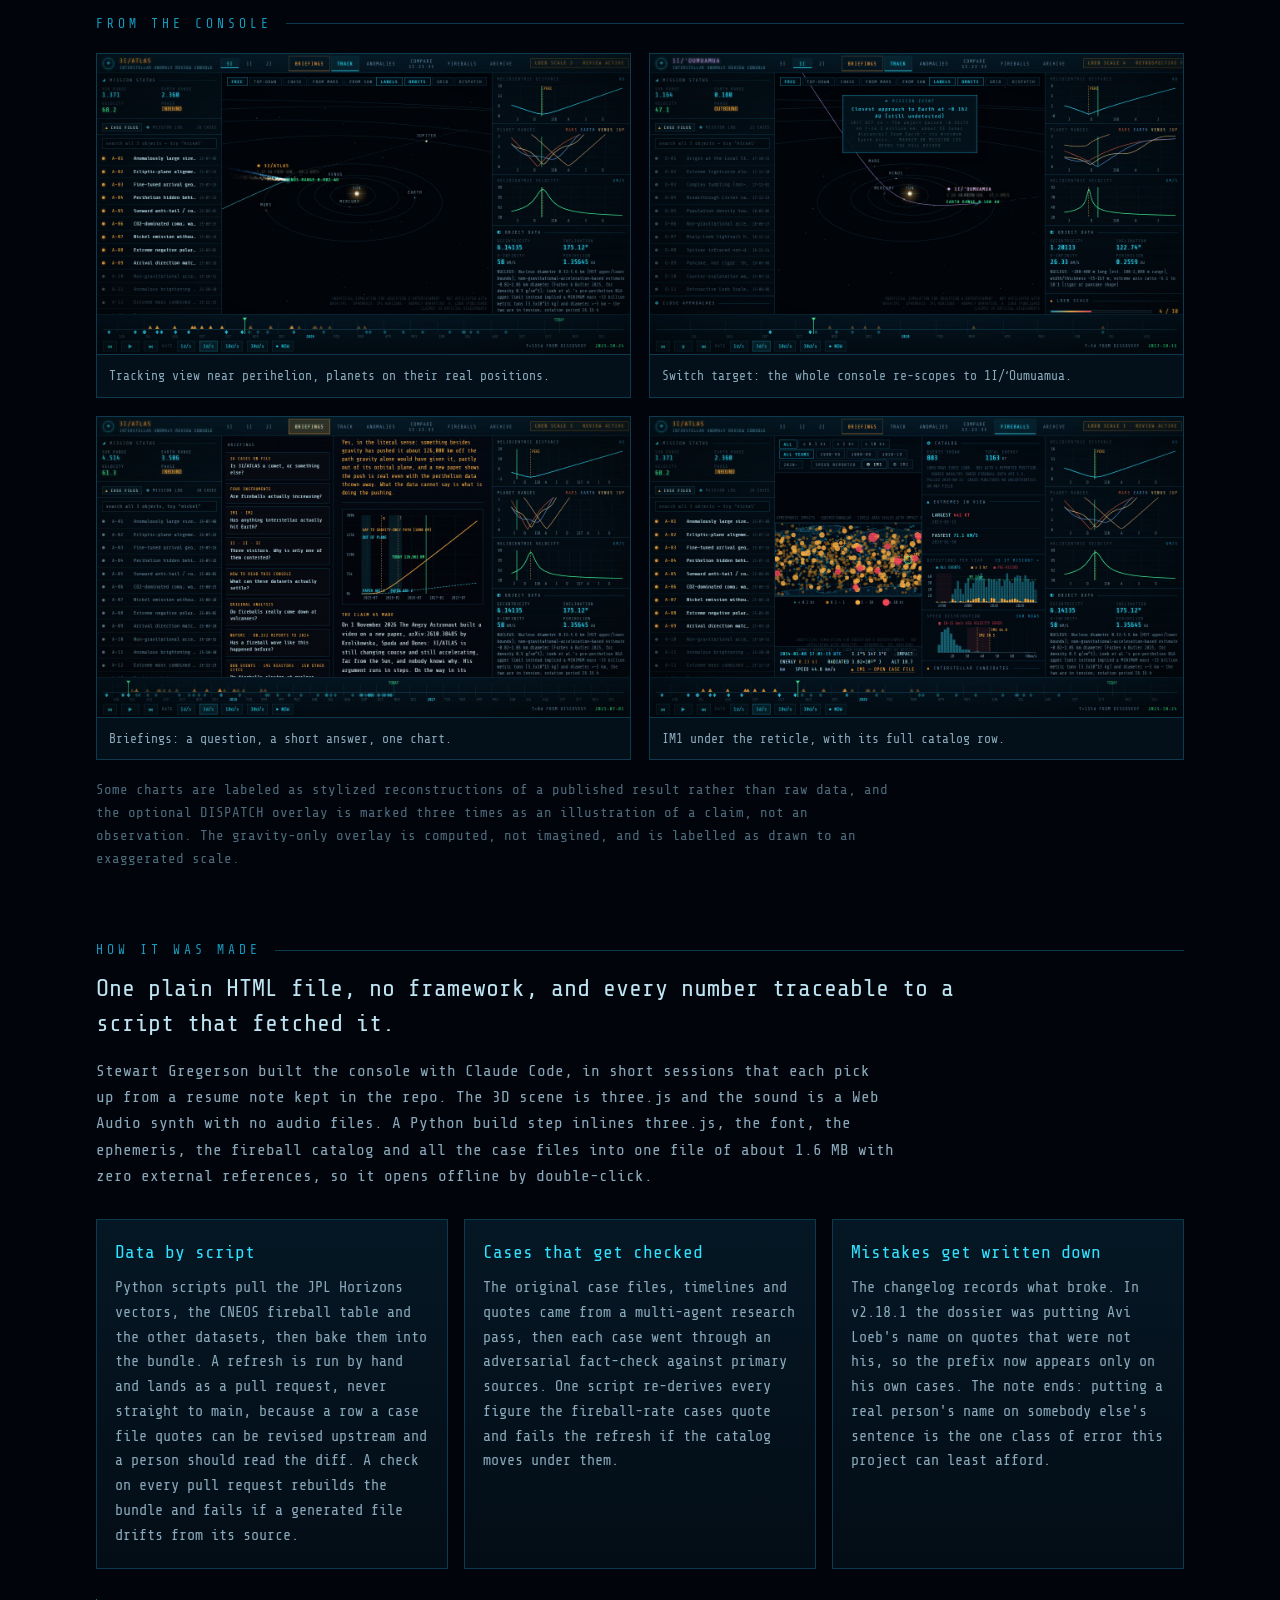
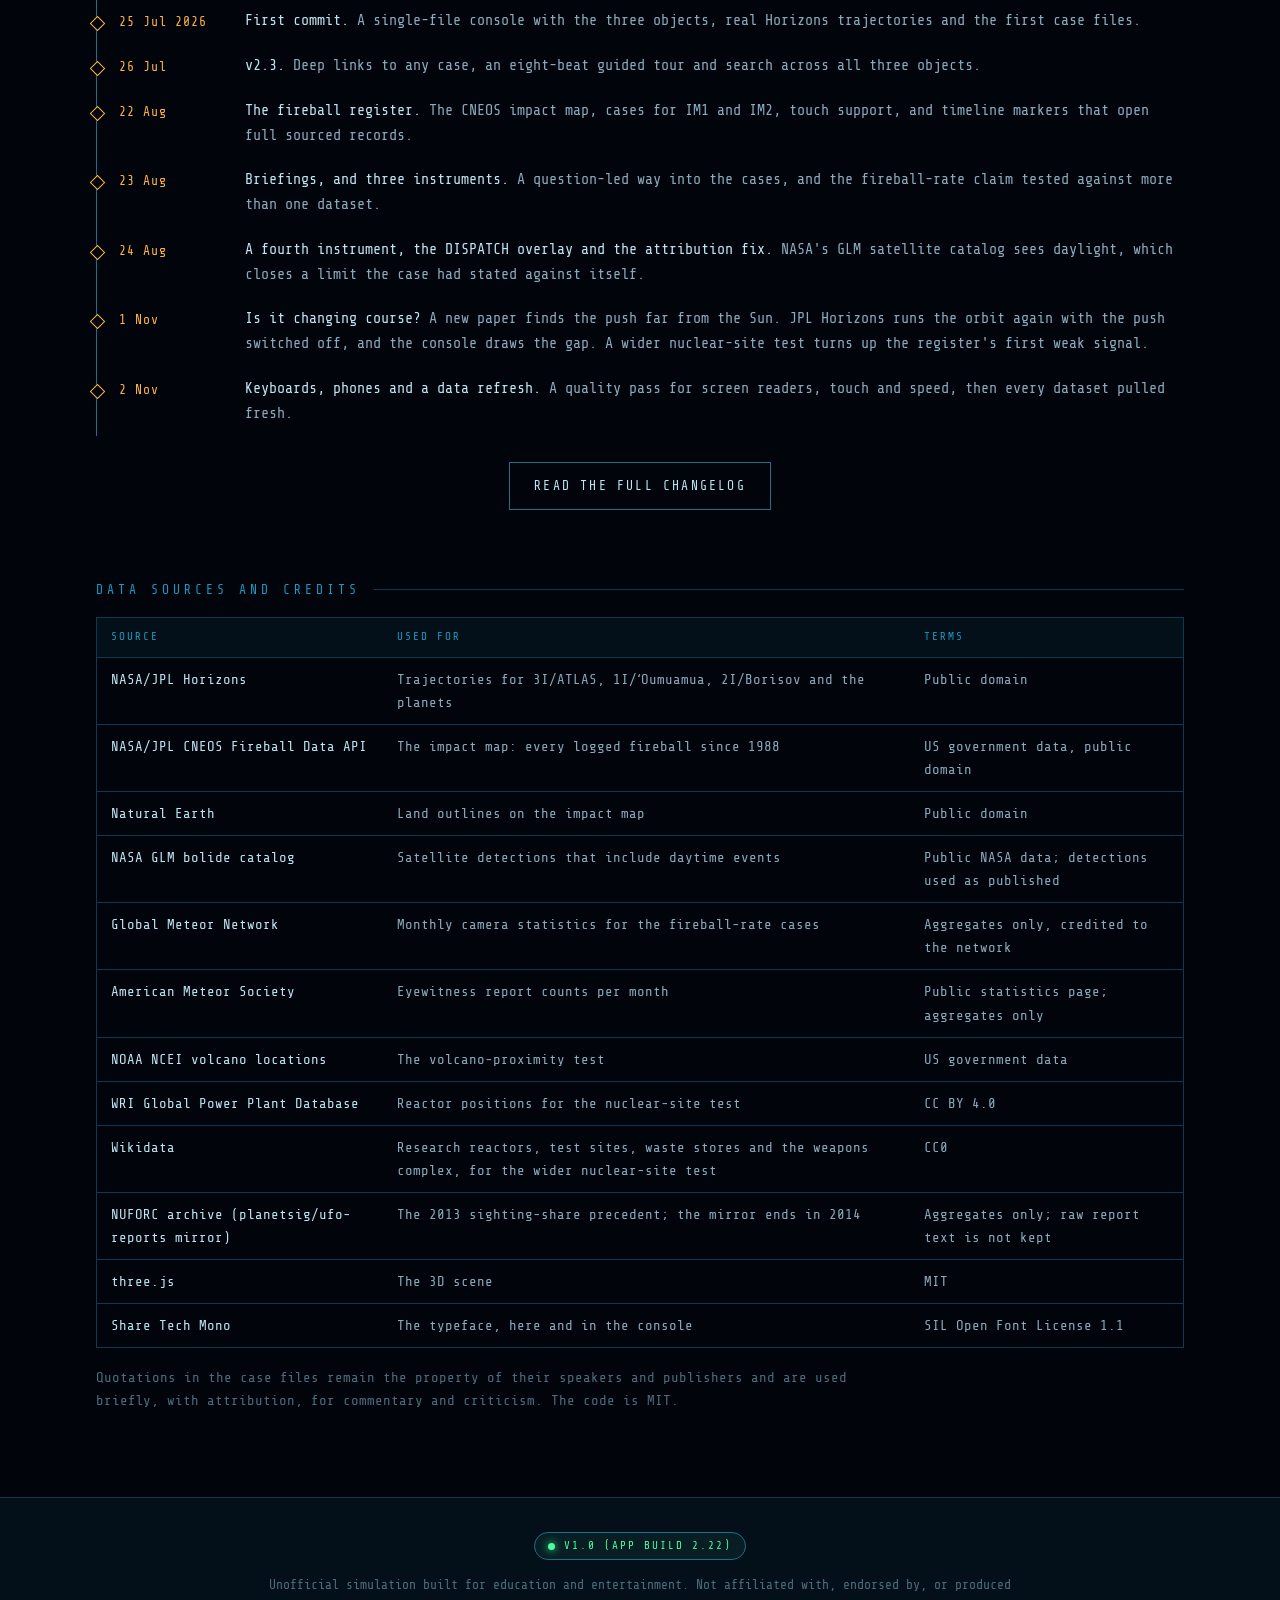
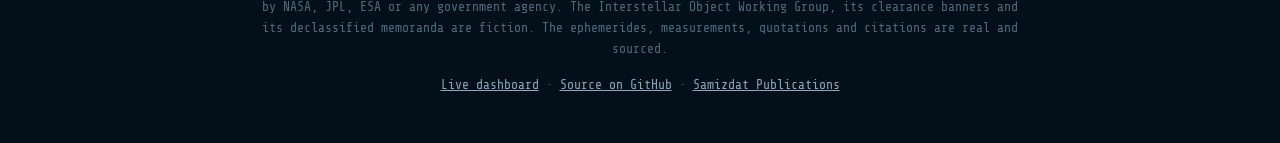
==== commit d35eacf0: "Now tracking: newest video and Loeb post at the top of every page data/tracking.json names the newes" ====
--- a/site/index.html
+++ b/site/index.html
@@ -4,11 +4,11 @@
 <meta charset="utf-8">
 <meta name="viewport" content="width=device-width, initial-scale=1">
 <title>3I/ATLAS Anomaly Console: both sides of every claim</title>
-<meta name="description" content="A mission-control console that tracked interstellar object 3I/ATLAS on real JPL trajectories, logging each anomaly as it happened. Every claim sits beside the official explanation, with sources.">
+<meta name="description" content="A mission-control console that tracks interstellar object 3I/ATLAS on real JPL trajectories, logging each anomaly as it happened. Every claim sits beside the official explanation, with sources.">
 <meta name="theme-color" content="#01040a">
 <meta name="color-scheme" content="dark">
 <meta property="og:title" content="3I/ATLAS Anomaly Console">
-<meta property="og:description" content="A mission-control console that tracked interstellar object 3I/ATLAS on real JPL trajectories, logging each anomaly as it happened.">
+<meta property="og:description" content="A mission-control console that tracks interstellar object 3I/ATLAS on real JPL trajectories, logging each anomaly as it happened.">
 <meta property="og:image" content="https://3i-atlas-landing.pages.dev/media/og.jpg">
 <meta property="og:type" content="website">
 <meta name="twitter:card" content="summary_large_image">
@@ -38,12 +38,22 @@
 <section class="hero wrap" id="top" aria-labelledby="hero-title">
   <p class="pill"><span class="pill-dot"></span>v1.0: live in your browser</p>
   <h1 id="hero-title">3I/ATLAS<small>ANOMALY REVIEW CONSOLE</small></h1>
-  <p class="pitch">A mission-control console that tracked interstellar object 3I/ATLAS on real JPL trajectories, logging each anomaly as it happened.</p>
+  <p class="pitch">A mission-control console that tracks interstellar object 3I/ATLAS on real JPL trajectories, logging each anomaly as it happened.</p>
   <div class="cta">
     <a class="btn" href="https://3i-atlas-anomaly-console.pages.dev">Open the live dashboard</a>
     <a class="btn btn-ghost" href="https://github.com/Samizdat-Publications/3i-atlas-anomaly-console">Source on GitHub</a>
     <a class="btn btn-ghost" href="https://samizdat-e0x.pages.dev/">See my other projects</a>
   </div>
+  <!-- tracking:start -->
+<aside class="tracking" aria-labelledby="tracking-title">
+  <p class="tracking-k" id="tracking-title">NOW TRACKING &middot; UPDATED 1 NOVEMBER 2026</p>
+  <p class="tracking-lede">This console follows two running sources on 3I/ATLAS and the fireball claims, and checks each new claim against the data as it comes in.</p>
+  <ul>
+    <li><b><a href="https://www.youtube.com/@TheAngryAstronaut">The Angry Astronaut</a></b> on YouTube: now including data through <a class="tracking-src" href="https://www.youtube.com/watch?v=ihnlxrNdhEQ">NO KIDDING! 3I Atlas changing course and speeding up! Where is Avi Loeb?</a> (1 November 2026), built into <a href="https://3i-atlas-anomaly-console.pages.dev/#brief/BR-09">briefing BR-09</a>, <a href="https://3i-atlas-anomaly-console.pages.dev/#3i/A-10">case A-10</a> and <a href="https://3i-atlas-anomaly-console.pages.dev/#3i/A-24">case A-24</a>.</li>
+    <li><b><a href="https://avi-loeb.medium.com/">Avi Loeb</a></b> on Medium: through <a class="tracking-src" href="https://avi-loeb.medium.com/the-pomegranates-that-seeded-life-in-the-universe-fcb29dce1428">The Pomegranates That Seeded Life in the Universe</a> (21 October 2026), built into <a href="https://3i-atlas-anomaly-console.pages.dev/#3i/A-26">case A-26</a>.</li>
+  </ul>
+</aside>
+<!-- tracking:end -->
   <figure class="monitor hero-monitor">
     <span class="screen-tag">CAM 01 // REAL TRAJECTORY, THEN CASE A-05</span>
     <video id="hero-video" muted loop playsinline autoplay preload="auto" poster="media/hero.jpg" aria-label="The console replays the real 3I/ATLAS trajectory through the Mars pass and perihelion, then opens case file A-05 with the claim and the official explanation side by side.">
--- a/site/site.css
+++ b/site/site.css
@@ -206,3 +206,19 @@
   html { scroll-behavior: auto; }
   .btn { transition: none; }
 }
+
+/* "Now tracking": the newest video and post built into the console, written by
+   tools/update_tracking.py from data/tracking.json. */
+.tracking {
+  margin: 28px auto 0; max-width: 900px; padding: 16px 20px 14px; text-align: left;
+  border: 1px solid var(--line-hi); border-left: 3px solid var(--amber);
+  background: linear-gradient(180deg, #061a28, #030d16);
+}
+.tracking-k { font-size: 12px; letter-spacing: 3px; color: var(--amber); margin-bottom: 6px; }
+.tracking-lede { font-size: 15px; color: var(--txt-dim); margin-bottom: 8px; }
+.tracking ul { list-style: none; display: grid; gap: 8px; }
+.tracking li { font-size: 15px; line-height: 1.55; padding-left: 16px; position: relative; }
+.tracking li::before { content: ''; position: absolute; left: 2px; top: .62em; width: 6px; height: 6px; background: var(--cyan-dim); }
+.tracking b a { color: var(--txt); text-decoration: none; }
+.tracking a { color: var(--cyan); overflow-wrap: anywhere; }
+.tracking a.tracking-src { color: var(--amber); }
